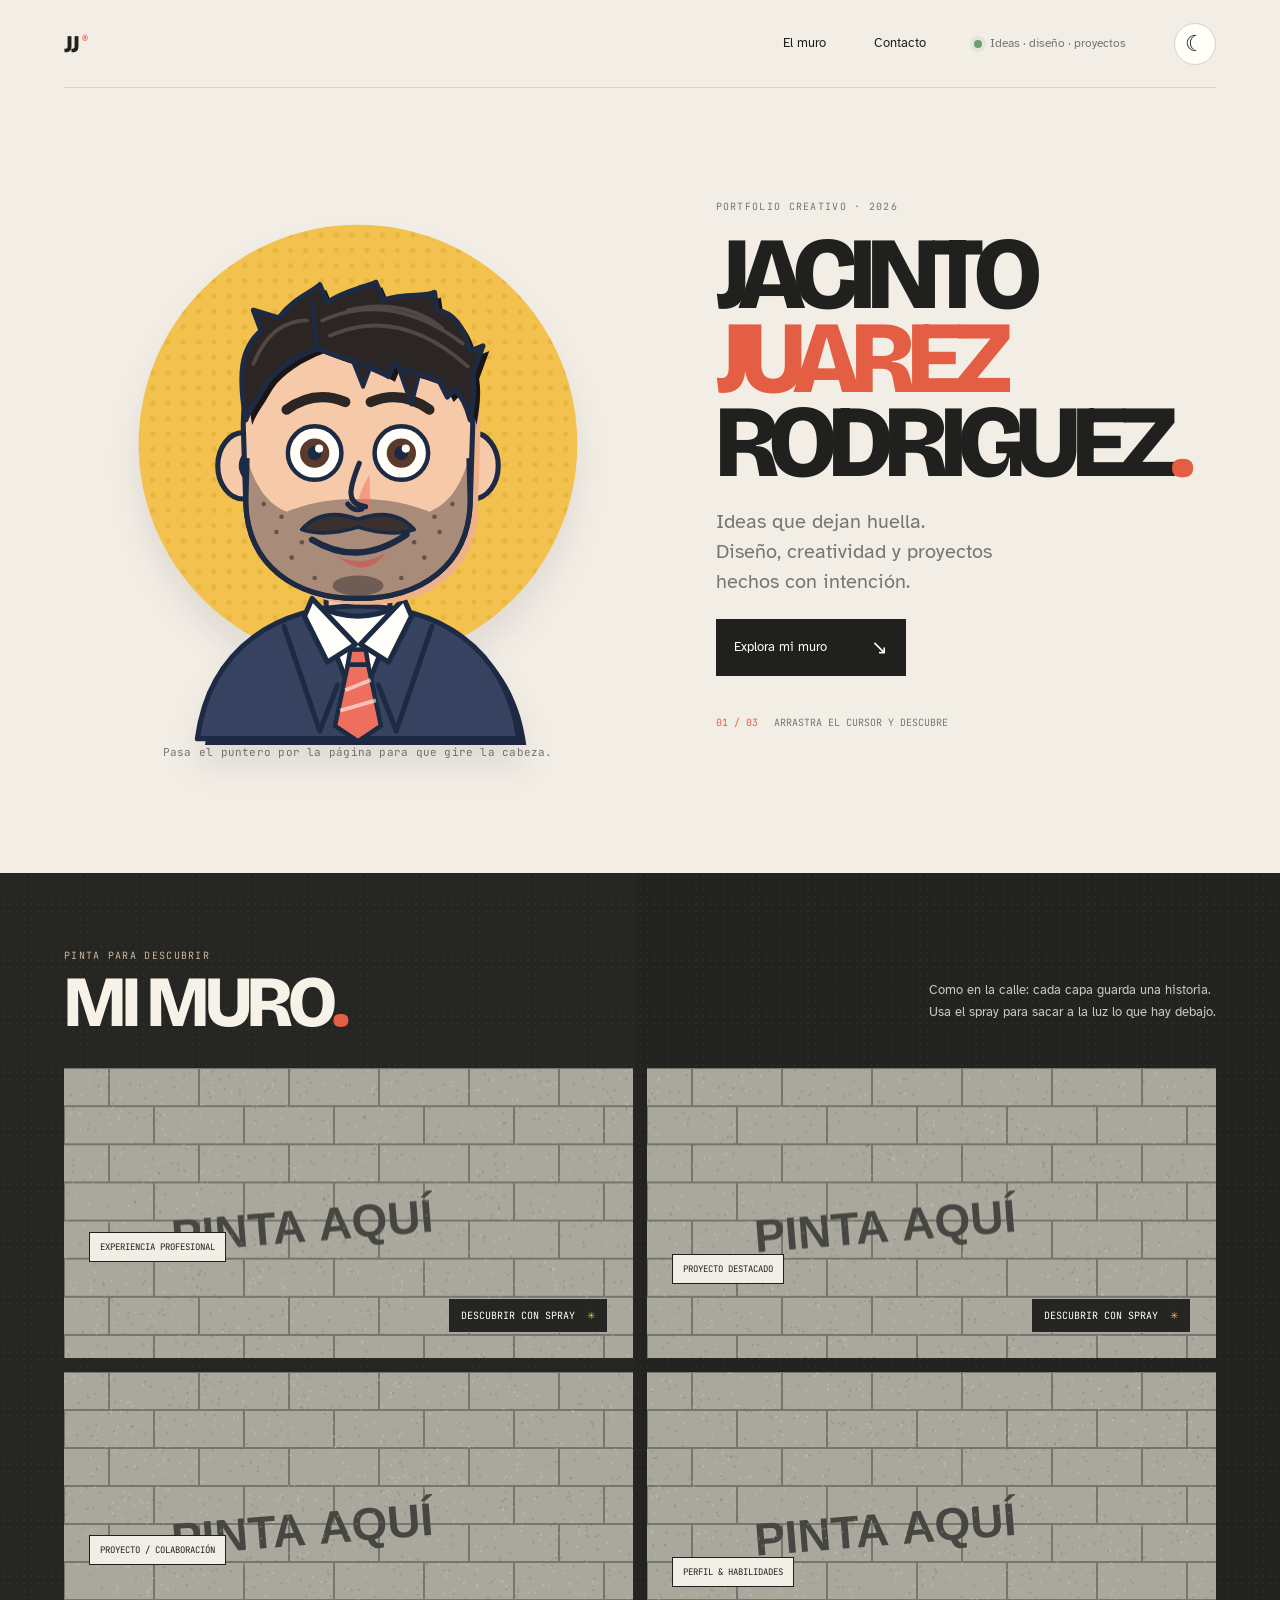
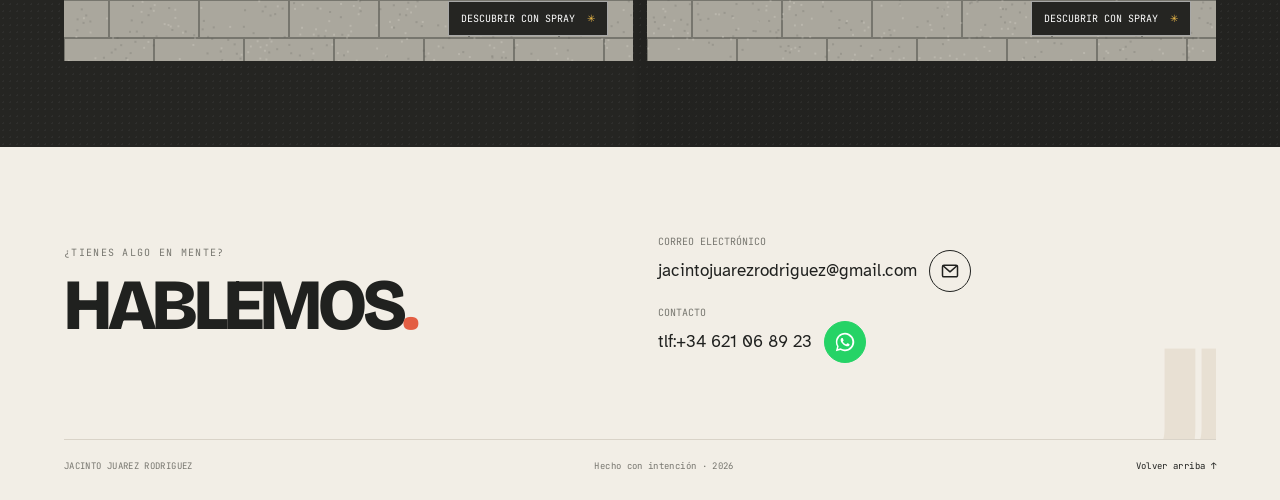
==== index.html @ 8fa59a9a "se cambio a index" ====
<!doctype html>
<html lang="es">
<head>
  <meta charset="utf-8">
  <meta name="viewport" content="width=device-width, initial-scale=1, viewport-fit=cover">
  <meta name="theme-color" content="#f2eee6">
  <title>Jacinto Juarez Rodriguez — Portfolio</title>
  <link rel="preconnect" href="https://fonts.googleapis.com">
  <link rel="preconnect" href="https://fonts.gstatic.com" crossorigin>
  <link rel="stylesheet" href="https://fonts.googleapis.com/css2?family=Bricolage+Grotesque:opsz,wght@12..96,500;12..96,800&amp;family=Atkinson+Hyperlegible:wght@400;700&amp;family=JetBrains+Mono:wght@400;600&amp;display=swap">
  <link rel="stylesheet" href="css/portfolio.css">
</head>
<body>



<div class="wrap" id="inicio">
  <header class="site-header">
    <a class="wordmark" href="#" aria-label="Inicio">JJ<span>®</span></a>
    <nav class="site-nav" aria-label="Navegación principal">
      <a href="#muro">El muro</a>
      <a href="#contacto">Contacto</a>
      <span class="availability"><i></i> Ideas · diseño · proyectos</span>
      <button class="theme-toggle" id="themeToggle" type="button" aria-label="Activar modo oscuro" title="Activar modo oscuro">
        <span aria-hidden="true">☾</span>
      </button>
    </nav>
  </header>

  <section class="demo">
    <div class="stage-box">
      <div class="stage" id="stage" aria-label="Ilustración de una persona con pelo desaliñado con raya al lado, barba corta y bigote, sin gafas, sonriendo y girando la cabeza hacia el puntero" role="img">
        <div class="scene">
          <!-- 1 · fondo: se mueve al revés que la cara -->
          <div class="layer" data-layer="Fondo" style="--dx:-10;--dy:-6;--z:0">
            <svg viewBox="0 0 400 440" aria-hidden="true">
              <defs>
                <pattern id="dots" width="12" height="12" patternUnits="userSpaceOnUse">
                  <circle cx="3" cy="3" r="2" fill="#e0a92f"/>
                </pattern>
              </defs>
              <circle cx="200" cy="215" r="172" fill="var(--sun)"/>
              <circle cx="200" cy="215" r="172" fill="url(#dots)" opacity=".55"/>
            </svg>
          </div>
          <!-- 2 · cuerpo: traje con camisa blanca y corbata -->
          <div class="layer" data-layer="Cuerpo" style="--dx:3;--dy:1;--z:1">
            <svg viewBox="0 0 400 440" aria-hidden="true">
              <rect x="175" y="290" width="50" height="62" fill="var(--skin)" stroke="var(--line)" stroke-width="4"/>
              <path d="M74 446 C84 372 140 342 200 342 C260 342 316 372 326 446 Z" fill="#1f2840" transform="translate(6 5)"/>
              <path d="M74 446 C84 372 140 342 200 342 C260 342 316 372 326 446 Z" fill="#364260" stroke="var(--line)" stroke-width="4" stroke-linejoin="round"/>
              <path d="M168 342 L200 424 L232 342 Q200 358 168 342 Z" fill="var(--white)" stroke="var(--line)" stroke-width="4" stroke-linejoin="round"/>
              <path d="M164 336 L198 372 L176 386 L158 350 Z M236 336 L202 372 L224 386 L242 350 Z" fill="var(--white)" stroke="var(--line)" stroke-width="4" stroke-linejoin="round"/>
              <path d="M194 376 L206 376 L208 388 L192 388 Z" fill="var(--coral)" stroke="var(--line)" stroke-width="3.5" stroke-linejoin="round"/>
              <path d="M192 388 L208 388 L218 436 L200 448 L182 436 Z" fill="var(--coral)" stroke="var(--line)" stroke-width="3.5" stroke-linejoin="round"/>
              <path d="M190 408 L210 400 M186 424 L214 416" stroke="var(--white)" stroke-width="3" opacity=".6"/>
              <path d="M142 358 L170 440 L184 404 M258 358 L230 440 L216 404" fill="none" stroke="var(--line)" stroke-width="4" stroke-linecap="round" stroke-linejoin="round"/>
            </svg>
          </div>
          <div class="head">
            <!-- 3 · orejas -->
            <div class="layer" data-layer="Orejas" style="--dx:-9;--dy:3;--z:2">
              <svg viewBox="0 0 400 440" aria-hidden="true">
                <ellipse cx="110" cy="232" rx="20" ry="26" fill="var(--skin)" stroke="var(--line)" stroke-width="4"/>
                <ellipse cx="290" cy="232" rx="20" ry="26" fill="var(--skin)" stroke="var(--line)" stroke-width="4"/>
                <path d="M112 222 q-8 10 0 20 M288 222 q8 10 0 20" fill="none" stroke="var(--line)" stroke-width="3" stroke-linecap="round"/>
              </svg>
            </div>
            <!-- 4 · cara: mandíbula más cuadrada -->
            <div class="layer" data-layer="Cara" style="--dx:13;--dy:8;--z:3">
              <svg viewBox="0 0 400 440" aria-hidden="true">
                <path d="M110 200 C110 140 150 118 200 118 C250 118 290 140 290 200 L288 262 C286 310 250 336 200 336 C150 336 114 310 112 262 Z" fill="#efb189" transform="translate(6 5)"/>
                <path d="M110 200 C110 140 150 118 200 118 C250 118 290 140 290 200 L288 262 C286 310 250 336 200 336 C150 336 114 310 112 262 Z" fill="var(--skin)" stroke="var(--line)" stroke-width="4" stroke-linejoin="round"/>
              </svg>
            </div>
            <!-- 5 · barba corta oscura -->
            <div class="layer" data-layer="Barba" style="--dx:18;--dy:11;--z:4">
              <svg viewBox="0 0 400 440" aria-hidden="true">
                <path d="M113 226 L112 262 C114 310 150 336 200 336 C250 336 286 310 288 262 L287 226 C280 250 270 262 256 268 C240 262 226 258 200 258 C174 258 160 262 144 268 C130 262 120 250 113 226 Z" fill="#5b4f4b" opacity=".5"/>
                <ellipse cx="200" cy="326" rx="20" ry="8" fill="#4a3f3c" opacity=".6"/>
                <g fill="#2b2523" opacity=".55">
                  <circle cx="126" cy="262" r="1.8"/><circle cx="136" cy="284" r="1.8"/><circle cx="148" cy="304" r="1.8"/><circle cx="166" cy="320" r="1.8"/><circle cx="140" cy="272" r="1.8"/><circle cx="156" cy="292" r="1.8"/>
                  <circle cx="274" cy="262" r="1.8"/><circle cx="264" cy="284" r="1.8"/><circle cx="252" cy="304" r="1.8"/><circle cx="234" cy="320" r="1.8"/><circle cx="260" cy="272" r="1.8"/><circle cx="244" cy="292" r="1.8"/>
                </g>
                <path d="M113 226 L112 262 C114 310 150 336 200 336 C250 336 286 310 288 262 L287 226" fill="none" stroke="var(--line)" stroke-width="4" stroke-linejoin="round"/>
              </svg>
            </div>
            <!-- 6 · mejillas y boca: sonrisa pícara con la boca cerrada -->
            <div class="layer" data-layer="Boca y mejillas" style="--dx:22;--dy:14;--z:5">
              <svg viewBox="0 0 400 440" aria-hidden="true">
                <path d="M164 290 Q200 312 238 286" fill="none" stroke="var(--line)" stroke-width="5" stroke-linecap="round"/>
                <path d="M184 303 Q204 312 222 300 Q206 322 184 303 Z" fill="#c9605a" opacity=".85"/>
              </svg>
            </div>
            <!-- 7 · ojos (blanco), bien abiertos -->
            <div class="layer blink" data-layer="Ojos" style="--dx:22;--dy:14;--z:6">
              <svg viewBox="0 0 400 440" aria-hidden="true">
                <circle cx="166" cy="222" r="21" fill="var(--white)" stroke="var(--line)" stroke-width="3.5"/>
                <circle cx="234" cy="222" r="21" fill="var(--white)" stroke="var(--line)" stroke-width="3.5"/>
              </svg>
            </div>
            <!-- 8 · pupilas (iris marrón) -->
            <div class="layer blink" data-layer="Pupilas" style="--dx:29;--dy:19;--z:7">
              <svg viewBox="0 0 400 440" aria-hidden="true">
                <circle cx="166" cy="222" r="11.5" fill="#5a3a2a"/>
                <circle cx="234" cy="222" r="11.5" fill="#5a3a2a"/>
                <circle cx="166" cy="222" r="5.5" fill="var(--line)"/>
                <circle cx="234" cy="222" r="5.5" fill="var(--line)"/>
                <circle cx="169.5" cy="218.5" r="3.2" fill="var(--white)"/>
                <circle cx="237.5" cy="218.5" r="3.2" fill="var(--white)"/>
              </svg>
            </div>
            <!-- 9 · cejas gruesas: simétricas -->
            <div class="layer" data-layer="Cejas" style="--dx:24;--dy:22;--z:8">
              <svg viewBox="0 0 400 440" aria-hidden="true">
                <path d="M144 188 Q166 172 190 182 M210 182 Q234 172 256 188" fill="none" stroke="#2b2523" stroke-width="8" stroke-linecap="round"/>
              </svg>
            </div>
            <!-- 10 · nariz -->
            <div class="layer" data-layer="Nariz" style="--dx:31;--dy:18;--z:9">
              <svg viewBox="0 0 400 440" aria-hidden="true">
                <path d="M205 236 C196 252 192 262 206 266 Z" fill="var(--coral)" opacity=".5" transform="translate(4 3)"/>
                <path d="M201 230 C193 250 190 262 206 264 M192 262 Q197 268 203 266" fill="none" stroke="var(--line)" stroke-width="4" stroke-linecap="round" stroke-linejoin="round"/>
              </svg>
            </div>
            <!-- 11 · bigote -->
            <div class="layer" data-layer="Bigote" style="--dx:30;--dy:17;--z:10">
              <svg viewBox="0 0 400 440" aria-hidden="true">
                <path d="M156 282 Q172 264 200 274 Q228 264 244 282 Q226 288 200 280 Q174 288 156 282 Z" fill="#3a312f" stroke="var(--line)" stroke-width="3" stroke-linejoin="round"/>
              </svg>
            </div>
            <!-- 12 · pelo desaliñado con raya al lado -->
            <div class="layer" data-layer="Pelo" style="--dx:16;--dy:10;--z:11">
              <svg viewBox="0 0 400 440" aria-hidden="true">
                <path d="M112 196 C106 160 108 140 124 126 L118 110 L138 116 C150 100 164 96 170 90 L176 104 C190 94 206 92 214 88 L220 102 C238 96 252 100 260 96 L262 110 C276 112 284 126 288 142 L298 138 L290 160 C292 172 290 184 288 196 C286 188 282 178 276 172 L270 178 L264 166 C250 160 236 158 228 152 L224 162 C206 152 188 148 168 140 C152 146 136 156 128 168 L122 178 C118 184 114 190 112 196 Z" fill="#1a1514" transform="translate(5 4)"/>
                <path d="M112 196 C106 160 108 140 124 126 L118 110 L138 116 C150 100 164 96 170 90 L176 104 C190 94 206 92 214 88 L220 102 C238 96 252 100 260 96 L262 110 C276 112 284 126 288 142 L298 138 L290 160 C292 172 290 184 288 196 C286 188 282 178 276 172 L270 178 L264 166 C250 160 236 158 228 152 L224 162 C206 152 188 148 168 140 C152 146 136 156 128 168 L122 178 C118 184 114 190 112 196 Z" fill="#2b2523" stroke="var(--line)" stroke-width="4" stroke-linejoin="round"/>
                <path d="M232 156 L248 160 L242 184 Z M196 150 L210 154 L204 170 Z" fill="#2b2523" stroke="var(--line)" stroke-width="3" stroke-linejoin="round"/>
                <path d="M164 104 Q166 124 168 140" fill="none" stroke="var(--line)" stroke-width="3.5" stroke-linecap="round"/>
                <path d="M172 118 Q226 94 282 136 M178 130 Q232 106 286 154 M192 110 Q236 100 266 124 M160 118 Q132 118 118 152" fill="none" stroke="#5a504d" stroke-width="3" stroke-linecap="round" opacity=".8"/>
              </svg>
            </div>
          </div>
        </div>
      </div>
      <p class="hint" id="hint">Pasa el puntero por la página para que gire la cabeza.</p>
    </div>

    <aside class="panel hero-copy">
      <p class="eyebrow">Portfolio creativo · 2026</p>
      <h1>Jacinto<br><em>Juarez</em><br>Rodriguez<span class="period">.</span></h1>
      <p class="hero-description">Ideas que dejan huella.<br>Diseño, creatividad y proyectos<br>hechos con intención.</p>
      <a class="wall-link" href="#muro">Explora mi muro <span aria-hidden="true">↘</span></a>
      <div class="hero-note"><span>01 / 03</span><span>Arrastra el cursor y descubre</span></div>
    </aside>
  </section>

  <section class="wall-section" id="muro">
    <div class="section-heading">
      <div><p class="eyebrow">Pinta para descubrir</p><h2>Mi muro<span class="period">.</span></h2></div>
      <p>Como en la calle: cada capa guarda una historia.<br>Usa el spray para sacar a la luz lo que hay debajo.</p>
    </div>
    <div class="graffiti-wall">
      <article class="graffiti-card card-experience" data-card-id="experiencia">
        <div class="card-copy">
          <span class="card-index">01 — EXPERIENCIA</span>
          <h3 data-card-title>Trayectoria</h3>
          <p data-card-description>curso de especializacion en desarrollo de aplicaciones con tecnologias web</p>
          <a class="card-tag" href="detalle.html?seccion=experiencia" target="_blank" rel="noopener noreferrer">Experiencia profesional</a>
        </div>
        <canvas class="paint-surface" aria-hidden="true"></canvas>
        <button class="reveal-button" type="button">Descubrir con spray <span aria-hidden="true">✳</span></button>
      </article>
      <article class="graffiti-card card-project" data-card-id="proyecto-destacado">
        <div class="card-copy">
          <span class="card-index">02 — PROYECTOS</span>
          <h3 data-card-title>Ideas en acción</h3>
          <p data-card-description>Presenta aquí un proyecto: qué reto resolviste y cuál fue el resultado.</p>
          <a class="card-tag" href="detalle.html?seccion=proyecto-destacado" target="_blank" rel="noopener noreferrer">Proyecto destacado</a>
        </div>
        <canvas class="paint-surface" aria-hidden="true"></canvas>
        <button class="reveal-button" type="button">Descubrir con spray <span aria-hidden="true">✳</span></button>
      </article>
      <article class="graffiti-card card-project" data-card-id="colaboracion">
        <div class="card-copy">
          <span class="card-index">03 — PROYECTOS</span>
          <h3 data-card-title>Otra creación</h3>
          <p data-card-description>Un espacio más para compartir otro trabajo, colaboración o logro.</p>
          <a class="card-tag" href="proyectos.html" target="_blank" rel="noopener noreferrer">Proyecto / colaboración</a>
        </div>
        <canvas class="paint-surface" aria-hidden="true"></canvas>
        <button class="reveal-button" type="button">Descubrir con spray <span aria-hidden="true">✳</span></button>
      </article>
      <article class="graffiti-card card-experience" data-card-id="perfil">
        <div class="card-copy">
          <span class="card-index">04 — EXPERIENCIA</span>
          <h3 data-card-title>Lo que aporto</h3>
          <p data-card-description>Cuenta aquí tus habilidades, especialidades y aquello que te mueve.</p>
          <a class="card-tag" href="detalle.html?seccion=perfil" target="_blank" rel="noopener noreferrer">Perfil &amp; habilidades</a>
        </div>
        <canvas class="paint-surface" aria-hidden="true"></canvas>
        <button class="reveal-button" type="button">Descubrir con spray <span aria-hidden="true">✳</span></button>
      </article>
    </div>
  </section>

  <section class="contact-section" id="contacto">
    <div>
      <p class="eyebrow">¿Tienes algo en mente?</p>
      <h2>Hablemos<span class="period">.</span></h2>
    </div>
    <div class="contact-details">
      <span>Correo electrónico</span>
      <div class="contact-email">
        <p>jacintojuarezrodriguez@gmail.com</p>
        <a class="email-button" href="mailto:jacintojuarezrodriguez@gmail.com" aria-label="Escríbeme por correo" title="Escríbeme por correo">
          <svg aria-hidden="true" viewBox="0 0 24 24" fill="none" xmlns="http://www.w3.org/2000/svg">
            <path d="M3 6.75A1.75 1.75 0 0 1 4.75 5h14.5A1.75 1.75 0 0 1 21 6.75v10.5A1.75 1.75 0 0 1 19.25 19H4.75A1.75 1.75 0 0 1 3 17.25V6.75Z" stroke="currentColor" stroke-width="1.8"/>
            <path d="m4 6 8 7 8-7" stroke="currentColor" stroke-width="1.8" stroke-linecap="round" stroke-linejoin="round"/>
          </svg>
        </a>
      </div>
      <span>Contacto</span>
      <div class="contact-phone">
        <p>tlf:+34 621 06 89 23</p>
        <a class="whatsapp-button" href="https://wa.me/34621068923" target="_blank" rel="noopener noreferrer" aria-label="Escríbeme por WhatsApp" title="Escríbeme por WhatsApp">
          <svg aria-hidden="true" viewBox="0 0 24 24" fill="currentColor" xmlns="http://www.w3.org/2000/svg">
            <path d="M12.04 2C6.52 2 2.03 6.48 2.03 12c0 1.77.47 3.5 1.36 5.03L2 22l5.1-1.34A10 10 0 1 0 12.04 2Zm0 18.2c-1.55 0-3.07-.42-4.4-1.2l-.32-.19-3.03.8.81-2.95-.2-.33a8.15 8.15 0 1 1 7.14 3.87Zm4.47-6.1c-.24-.12-1.43-.71-1.65-.79-.22-.08-.38-.12-.54.12-.16.24-.62.79-.76.95-.14.16-.28.18-.52.06-.24-.12-1.01-.37-1.92-1.18-.71-.63-1.19-1.42-1.33-1.66-.14-.24-.02-.37.1-.49.11-.1.24-.28.36-.42.12-.14.16-.24.24-.4.08-.16.04-.3-.02-.42-.06-.12-.54-1.3-.74-1.78-.19-.46-.39-.4-.54-.41h-.46c-.16 0-.42.06-.64.3-.22.24-.84.82-.84 2s.86 2.32.98 2.48c.12.16 1.69 2.58 4.1 3.62.57.25 1.02.4 1.37.51.57.18 1.09.16 1.5.1.46-.07 1.43-.58 1.63-1.14.2-.56.2-1.04.14-1.14-.06-.1-.22-.16-.46-.28Z"/>
          </svg>
        </a>
      </div>
    </div>
    <span class="contact-mark" aria-hidden="true">JJ</span>
  </section>
  <footer><span>JACINTO JUAREZ RODRIGUEZ</span><span>Hecho con intención · 2026</span><a href="#inicio">Volver arriba ↑</a></footer>
</div>

<script src="js/card-content.js" defer></script>
<script src="js/portfolio.js" defer></script>

</body>
</html>
---- css/portfolio.css ----
:root{color-scheme:light;box-sizing:border-box;padding-top:env(safe-area-inset-top,0px);padding-bottom:env(safe-area-inset-bottom,0px)}html{scroll-padding-top:env(safe-area-inset-top,0px)}body{margin:0;padding:0;font:14px -apple-system,BlinkMacSystemFont,sans-serif;background:#fff;color:#000}img{max-width:100%}[hidden]:not([hidden=until-found i]){display:none!important}
/* Layout: escenario grande a la izquierda, panel de control a la derecha; abajo, el "cómo funciona". Estética de impresión risograph. */
:root {
  --paper: #e3edf0;
  --panel: #f4f9fa;
  --fg: #1d2a44;
  --muted: #56647c;
  --rule: #c3d3d8;
  --accent: #e2604f;
  --accent-ink: #ffffff;
  /* colores del dibujo: iguales en ambos temas */
  --line: #1d2a44;
  --skin: #f6c9a8;
  --coral: #ef6f5e;
  --sun: #f2c14e;
  --teal: #3c8d93;
  --white: #fffdf8;
  --display: "Bricolage Grotesque", "Arial Narrow", system-ui, sans-serif;
  --body: "Atkinson Hyperlegible", system-ui, -apple-system, "Segoe UI", sans-serif;
  --mono: "JetBrains Mono", ui-monospace, "SFMono-Regular", Menlo, monospace;
}
* { box-sizing: border-box; }
body {
  background: var(--paper); color: var(--fg);
  font-family: var(--body); font-size: 16px; line-height: 1.55;
  padding: 28px 20px 56px;
}
.wrap { max-width: 1060px; margin: 0 auto; display: grid; gap: 40px; }

header { display: grid; gap: 6px; max-width: 62ch; }
.eyebrow { font-family: var(--mono); font-size: 12px; letter-spacing: .08em; text-transform: uppercase; color: var(--muted); }
h1 { font-family: var(--display); font-weight: 800; font-size: clamp(34px, 6vw, 56px); line-height: 1; margin: 0; letter-spacing: -.02em; text-wrap: balance; }
h1 em { font-style: normal; color: var(--accent); }
header p { margin: 6px 0 0; color: var(--muted); }

.demo { display: grid; grid-template-columns: minmax(0, 1.25fr) minmax(0, 1fr); gap: 32px; align-items: start; }
@media (max-width: 760px) { .demo { grid-template-columns: 1fr; } }

/* ---------- escenario ---------- */
.stage-box { display: grid; gap: 10px; min-width: 0; }
.stage {
  --x: 0; --y: 0; --amp: 1; --explode: 0;
  position: relative; width: 100%; max-width: 480px; aspect-ratio: 400 / 440;
  margin: 0 auto; perspective: 1400px; touch-action: pan-y;
}
.head, .scene { position: absolute; inset: 0; transform-style: preserve-3d; }
.scene {
  transform: rotateY(calc(var(--explode) * -38deg)) rotateX(calc(var(--explode) * 12deg)) scale(calc(1 - var(--explode) * .12));
  transition: transform .7s cubic-bezier(.3,.7,.2,1);
}
.head { transform: rotate(calc(var(--x) * 3deg)); transform-origin: 50% 70%; }
.layer {
  position: absolute; inset: 0;
  transform: translate3d(
    calc(var(--x) * var(--dx) * var(--amp) * 1px),
    calc(var(--y) * var(--dy) * var(--amp) * 1px),
    calc(var(--explode) * var(--z) * 34px));
  transition: opacity .25s, filter .25s;
  will-change: transform;
}
.layer svg { width: 100%; height: 100%; display: block; overflow: visible; }
.stage[data-focus] .layer { opacity: .12; }
.stage[data-focus] .layer.is-focus { opacity: 1; filter: drop-shadow(0 0 6px var(--accent)); }
.stage.exploded .layer svg { filter: drop-shadow(0 6px 10px rgba(20,30,50,.18)); }

.blink svg { transform-origin: 50% 50.5%; animation: blink 5.5s infinite; }
@keyframes blink { 0%, 95%, 100% { transform: scaleY(1); } 97% { transform: scaleY(.08); } }

.hint { text-align: center; font-size: 14px; color: var(--muted); margin: 0; }

/* ---------- panel ---------- */
.panel { background: var(--panel); border: 1px solid var(--rule); border-radius: 14px; padding: 20px; display: grid; gap: 22px; min-width: 0; }
.panel h2 { font-family: var(--display); font-weight: 800; font-size: 15px; letter-spacing: .06em; text-transform: uppercase; margin: 0 0 10px; }

.readout { display: grid; grid-template-columns: 1fr 1fr; gap: 10px; }
.val { border: 1px solid var(--rule); border-radius: 10px; padding: 10px 12px; display: grid; gap: 6px; }
.val span { font-family: var(--mono); font-size: 12px; color: var(--muted); }
.val output { font-family: var(--mono); font-size: 24px; font-weight: 600; font-variant-numeric: tabular-nums; }
.meter { height: 6px; background: var(--rule); border-radius: 3px; position: relative; overflow: hidden; }
.meter i { position: absolute; top: 0; bottom: 0; left: 50%; width: 0; background: var(--accent); }

.controls { display: grid; gap: 14px; }
.ctrl { display: grid; gap: 4px; }
.ctrl label { display: flex; justify-content: space-between; font-size: 14px; font-weight: 700; }
.ctrl label b { font-family: var(--mono); font-weight: 400; color: var(--muted); font-variant-numeric: tabular-nums; }
input[type=range] { width: 100%; accent-color: var(--accent); }
.toggle {
  font: inherit; font-weight: 700; font-size: 15px; cursor: pointer;
  border: 2px solid var(--fg); background: transparent; color: var(--fg);
  border-radius: 999px; padding: 9px 18px; justify-self: start;
}
.toggle[aria-pressed="true"] { background: var(--accent); border-color: var(--accent); color: var(--accent-ink); }
button:focus-visible, input:focus-visible, li:focus-visible { outline: 3px solid var(--accent); outline-offset: 2px; }

.layers { list-style: none; margin: 0; padding: 0; display: grid; gap: 2px; }
.layers li {
  display: grid; grid-template-columns: 1fr auto; gap: 10px; align-items: center;
  padding: 6px 8px; border-radius: 8px; font-size: 14px; cursor: default;
}
.layers li:hover, .layers li:focus-visible { background: var(--paper); }
.layers li code { font-family: var(--mono); font-size: 12px; color: var(--muted); font-variant-numeric: tabular-nums; }
.layers .note { font-size: 13px; color: var(--muted); margin: 8px 0 0; }

/* ---------- explicación ---------- */
.how { display: grid; grid-template-columns: minmax(0, 1fr) minmax(0, 1.1fr); gap: 32px; border-top: 2px solid var(--fg); padding-top: 28px; }
@media (max-width: 760px) { .how { grid-template-columns: 1fr; } }
.how h2 { font-family: var(--display); font-weight: 800; font-size: 28px; margin: 0 0 14px; letter-spacing: -.01em; }
.steps { margin: 0; padding: 0; list-style: none; counter-reset: s; display: grid; gap: 14px; }
.steps li { counter-increment: s; display: grid; grid-template-columns: 34px 1fr; gap: 8px; max-width: 60ch; }
.steps li::before { content: counter(s); font-family: var(--display); font-weight: 800; font-size: 22px; color: var(--accent); line-height: 1.2; }
.steps code, .how p code { font-family: var(--mono); font-size: 13.5px; }
pre {
  margin: 0; background: var(--panel); border: 1px solid var(--rule); border-radius: 12px;
  padding: 16px; overflow-x: auto; font-family: var(--mono); font-size: 13px; line-height: 1.6;
}
pre .c { color: var(--muted); }
.how .codecol { display: grid; gap: 10px; min-width: 0; align-content: start; }
.how .codecol p { margin: 0; font-size: 14px; color: var(--muted); }
:root {
  color-scheme: light;
  --paper: #f2eee6;
  --panel: #fffdf8;
  --fg: #20211f;
  --muted: #77766f;
  --rule: #d9d3c8;
  --accent: #e35e43;
  --display: "Bricolage Grotesque", Impact, sans-serif;
  --body: "Atkinson Hyperlegible", Arial, sans-serif;
  --mono: "JetBrains Mono", monospace;
}
@media (prefers-color-scheme: dark) {
  :root:not([data-theme="light"]) {
    --paper: #131b29;
    --panel: #1a2436;
    --fg: #e6edf4;
    --muted: #a4b0c4;
    --rule: #36445a;
    --accent: #f27a69;
    --accent-ink: #131b29;
    color-scheme: dark;
  }
}
:root[data-theme="dark"] {
  --paper: #131b29;
  --panel: #1a2436;
  --fg: #e6edf4;
  --muted: #a4b0c4;
  --rule: #36445a;
  --accent: #f27a69;
  --accent-ink: #131b29;
  color-scheme: dark;
}
html { scroll-behavior: smooth; scroll-padding-top: 24px; }
body {
  padding: 0 5vw 24px;
  color: var(--fg);
  background: var(--paper);
  font-family: var(--body);
  cursor: url("data:image/svg+xml,%3Csvg xmlns='http://www.w3.org/2000/svg' width='32' height='32' viewBox='0 0 32 32'%3E%3Cpath fill='%23e35e43' stroke='%2320211f' stroke-width='1.6' d='M6 25 20 7l5 4-14 18-6 1z'/%3E%3Cpath fill='%23f2c14e' stroke='%2320211f' stroke-width='1.5' d='m18 9 3-4 6 5-3 4z'/%3E%3C/svg%3E") 5 26, auto;
}
a, button, canvas { cursor: inherit; }
.wrap { max-width: 1240px; gap: 0; }
.site-header {
  min-height: 88px;
  max-width: none;
  display: flex;
  align-items: center;
  justify-content: space-between;
  border-bottom: 1px solid var(--rule);
}
.wordmark { font: 800 24px/1 var(--display); color: var(--fg); text-decoration: none; letter-spacing: -.08em; }
.wordmark span { color: var(--accent); font: 600 10px var(--mono); vertical-align: top; margin-left: 4px; }
.site-nav { display: flex; align-items: center; gap: clamp(18px, 4vw, 48px); }
.site-nav a { font-size: 13px; color: var(--fg); text-decoration: none; }
.site-nav a:hover, footer a:hover { color: var(--accent); }
.theme-toggle { display: grid; place-items: center; flex: 0 0 42px; width: 42px; height: 42px; padding: 0; border: 1px solid var(--rule); border-radius: 50%; color: var(--fg); background: var(--panel); font: 22px/1 var(--body); cursor: pointer; transition: color .2s, background .2s, border-color .2s, transform .2s; }
.theme-toggle:hover { border-color: var(--accent); color: var(--accent-ink); background: var(--accent); transform: rotate(-10deg); }
.availability { display: flex; align-items: center; gap: 8px; color: var(--muted); font-size: 12px; }
.availability i { width: 8px; height: 8px; border-radius: 50%; background: #6a9d72; box-shadow: 0 0 0 4px #6a9d721c; }
.demo { grid-template-columns: minmax(0, 1.08fr) minmax(0, .92fr); gap: 5vw; align-items: center; padding: 48px 0 80px; }
.stage-box { gap: 14px; }
.stage { max-width: 510px; filter: drop-shadow(0 22px 16px #28251e17); }
.hint { font: 11px var(--mono); letter-spacing: .02em; }
.panel.hero-copy {
  position: relative;
  min-height: 500px;
  padding: clamp(28px, 5vw, 64px) 0;
  border: 0;
  border-radius: 0;
  background: transparent;
  align-content: center;
  gap: 20px;
}
.eyebrow { font: 10px var(--mono); letter-spacing: .13em; text-transform: uppercase; color: var(--muted); }
.hero-copy .eyebrow { margin: 0; }
.hero-copy h1 {
  font: 800 clamp(58px, 8vw, 106px)/.82 var(--display);
  letter-spacing: -.075em;
  text-transform: uppercase;
  overflow-wrap: anywhere;
}
.hero-copy h1 em { color: var(--accent); font-style: normal; }
.period { color: var(--accent); }
.hero-description { margin: 2px 0; font-size: clamp(16px, 1.7vw, 20px); line-height: 1.5; color: var(--muted); }
.wall-link { display: inline-flex; align-items: center; justify-content: space-between; gap: 44px; width: fit-content; padding: 13px 18px; color: var(--panel); background: var(--fg); text-decoration: none; font-size: 13px; transition: background .2s, transform .2s; }
.wall-link:hover { background: var(--accent); transform: translateY(-2px); }
.wall-link span { font-size: 20px; }
.hero-note { display: flex; align-items: center; gap: 16px; margin-top: 20px; color: var(--muted); font: 10px var(--mono); text-transform: uppercase; }
.hero-note span:first-child { color: var(--accent); }
.wall-section { margin: 0 -5vw; padding: 76px 5vw 86px; color: #f7f2e8; background-color: #252522; background-image: radial-gradient(#ffffff0b 1px, transparent 1px), linear-gradient(90deg, transparent 49.5%, #00000012 50%); background-size: 7px 7px, 100% 100%; }
.section-heading { max-width: 1240px; margin: 0 auto 32px; display: flex; align-items: end; justify-content: space-between; gap: 24px; }
.section-heading .eyebrow { color: #c9b8a1; margin: 0 0 6px; }
.section-heading h2, .contact-section h2 { margin: 0; font: 800 clamp(42px, 6vw, 72px)/.95 var(--display); letter-spacing: -.06em; text-transform: uppercase; }
.section-heading > p { color: #cbc8bf; font-size: 13px; line-height: 1.7; }
.graffiti-wall { max-width: 1240px; margin: 0 auto; display: grid; grid-template-columns: repeat(2, minmax(0, 1fr)); gap: 14px; }
.graffiti-card { --card-ink: #1f2120; position: relative; isolation: isolate; overflow: hidden; min-height: 264px; display: flex; flex-direction: column; justify-content: space-between; padding: 25px; color: var(--card-ink); background: #e8dfce; }
.graffiti-card:nth-child(3n + 2) { background: #d4e0ce; }
.graffiti-card:nth-child(3n) { background: #e7c8b6; }
:root[data-theme="dark"] .graffiti-card { --card-ink: #e6edf4; background: #26334b; }
:root[data-theme="dark"] .graffiti-card:nth-child(3n + 2) { background: #2e403e; }
:root[data-theme="dark"] .graffiti-card:nth-child(3n) { background: #4a3437; }
.card-copy { max-width: 44ch; }
.card-index { font: 10px var(--mono); letter-spacing: .08em; }
.graffiti-card h3 { margin: 26px 0 8px; font: 800 clamp(27px, 3vw, 40px)/.98 var(--display); letter-spacing: -.045em; text-transform: uppercase; }
.graffiti-card p { margin: 0; max-width: 40ch; font-size: 14px; line-height: 1.55; }
.card-tag { position: relative; z-index: 3; align-self: flex-start; margin-top: 20px; padding: 8px 10px; border: 1px solid currentColor; color: inherit; background: #f2eee6; font: 9px var(--mono); text-transform: uppercase; text-decoration: none; cursor: pointer; transition: color .2s, background .2s; }
.card-tag:hover { color: var(--panel); background: var(--fg); }
.detail-page { max-width: 760px; min-height: 70vh; margin: 8vh auto; padding: clamp(28px, 6vw, 64px); background: var(--panel); border: 1px solid var(--rule); }
.detail-page .eyebrow { margin: 0 0 12px; }
.detail-page h1 { margin: 0 0 28px; font: 800 clamp(36px, 8vw, 64px)/1 var(--display); text-transform: uppercase; }
.detail-content { white-space: pre-line; }
.detail-back { display: inline-block; margin-top: 36px; color: var(--fg); text-decoration-color: var(--accent); text-underline-offset: 4px; }
.projects-page { max-width: 1100px; margin: 0 auto; padding: 36px 0 64px; }
.projects-header { max-width: none; display: flex; align-items: end; justify-content: space-between; gap: 24px; margin-bottom: 22px; }
.projects-header .eyebrow { margin: 0 0 8px; }
.projects-header h1 { margin: 0; font: 800 clamp(42px, 8vw, 72px)/.95 var(--display); letter-spacing: -.06em; text-transform: uppercase; }
.projects-header p { max-width: 60ch; margin: 12px 0 0; color: var(--muted); }
.projects-status { margin: 0 0 18px; padding: 13px 16px; border: 1px solid var(--rule); background: var(--panel); color: var(--muted); font-size: 14px; }
.projects-status:empty { display: none; }
.projects-status[data-state="error"] { color: #a83420; border-color: #d7a79e; }
.projects-list { display: grid; gap: 14px; }
.repo-card { display: grid; grid-template-columns: minmax(180px, .8fr) minmax(0, 1.2fr); gap: 20px; padding: 20px; border: 1px solid var(--rule); background: var(--panel); }
.repo-media { min-height: 220px; overflow: hidden; background: #e8dfce; }
.repo-media img { display: block; width: 100%; height: 100%; max-height: 320px; object-fit: cover; }
.repo-image-placeholder { padding: 24px; color: var(--muted); text-align: center; font: 12px var(--mono); }
.repo-content { min-width: 0; display: grid; align-content: center; justify-items: start; gap: 13px; }
.repo-content .eyebrow { margin: 0; }
.repo-content h2 { overflow-wrap: anywhere; margin: 0; font: 800 clamp(25px, 4vw, 36px)/1.05 var(--display); }
.repo-description { margin: 0; white-space: pre-line; }
.repo-technologies { display: flex; flex-wrap: wrap; gap: 8px; margin: 0; padding: 0; list-style: none; }
.repo-technology { padding: 5px 10px; border: 1px solid var(--rule); border-radius: 999px; color: var(--fg); background: var(--paper); font: 600 11px var(--mono); }
.repo-link { display: inline-flex; align-items: center; justify-content: center; gap: 8px; min-height: 46px; padding: 11px 17px; border: 1px solid var(--accent); color: var(--accent-ink); background: var(--accent); font: 600 12px var(--mono); text-decoration: none; text-transform: uppercase; transition: color .2s, background .2s, border-color .2s, transform .2s; }
.repo-link:hover { border-color: var(--fg); color: var(--panel); background: var(--fg); transform: translateY(-2px); }
.repo-link:focus-visible { outline: 3px solid var(--fg); outline-offset: 3px; }
.repo-link:active { transform: translateY(0); }
.projects-back { display: inline-block; margin-top: 28px; color: var(--fg); text-decoration-color: var(--accent); text-underline-offset: 4px; }
:root[data-theme="dark"] .contact-mark { color: #202c40; }
.paint-surface { position: absolute; z-index: 2; inset: 0; width: 100%; height: 100%; touch-action: none; cursor: url("data:image/svg+xml,%3Csvg xmlns='http://www.w3.org/2000/svg' width='32' height='32' viewBox='0 0 32 32'%3E%3Cpath fill='%23e35e43' stroke='%2320211f' stroke-width='1.5' d='M9 27V12q0-2 2-2h2V6q0-2 2-2h5q2 0 2 2v4h2q2 0 2 2v15z'/%3E%3Cpath fill='%23f2c14e' stroke='%2320211f' stroke-width='1' d='M16 4h5v4h-5z'/%3E%3Cpath fill='%23fffdf8' d='M12 15h10v7H12z'/%3E%3C/svg%3E") 14 27, crosshair; }
.reveal-button { position: relative; z-index: 3; align-self: flex-end; margin-top: 18px; padding: 10px 12px; border: 1px solid #fff9; color: white; background: #252522; font: 10px var(--mono); text-transform: uppercase; transition: background .2s; }
.reveal-button:hover { background: var(--accent); }
.reveal-button span { color: #f1be4a; margin-left: 6px; }
.graffiti-card.is-revealed .paint-surface { pointer-events: none; opacity: 0; transition: opacity .45s; }
.contact-section { position: relative; display: grid; grid-template-columns: 1fr 1fr; gap: 36px; align-items: center; padding: 76px 0; border-bottom: 1px solid var(--rule); overflow: hidden; }
.contact-section .eyebrow { margin: 0 0 12px; }
.contact-details { display: grid; grid-template-columns: 1fr; gap: 2px; }
.contact-details span { margin-top: 12px; color: var(--muted); font: 10px var(--mono); text-transform: uppercase; }
.contact-details p { margin: 0; font-size: 17px; }
.contact-email { display: flex; align-items: center; gap: 12px; min-width: 0; }
.contact-email p { overflow-wrap: anywhere; }
.email-button { display: inline-flex; flex: 0 0 42px; align-items: center; justify-content: center; width: 42px; height: 42px; border: 1px solid var(--fg); border-radius: 50%; color: var(--fg); transition: color .2s, background .2s, border-color .2s, transform .2s; }
.email-button svg { width: 20px; height: 20px; }
.email-button:hover { border-color: var(--accent); color: var(--accent-ink); background: var(--accent); transform: translateY(-2px); }
.contact-phone { display: flex; align-items: center; gap: 12px; }
.whatsapp-button { display: inline-flex; flex: 0 0 42px; align-items: center; justify-content: center; width: 42px; height: 42px; border: 1px solid #25d366; border-radius: 50%; color: #fff; background: #25d366; transition: background .2s, border-color .2s, transform .2s; }
.whatsapp-button svg { width: 22px; height: 22px; }
.whatsapp-button:hover { border-color: #128c4a; background: #128c4a; transform: translateY(-2px); }
.contact-mark { position: absolute; right: 0; bottom: -58px; color: #e8e0d3; font: 800 190px/.9 var(--display); letter-spacing: -.12em; pointer-events: none; }
footer { display: flex; align-items: center; justify-content: space-between; gap: 16px; padding: 20px 0 4px; color: var(--muted); font: 9px var(--mono); letter-spacing: .04em; }
footer a { color: var(--fg); text-decoration: none; }
button:focus-visible, a:focus-visible { outline: 3px solid var(--accent); outline-offset: 4px; }
@media (max-width: 760px) {
  body { padding: 0 20px 20px; }
  .site-header { min-height: 72px; }
  .site-nav { gap: 16px; }
  .theme-toggle { flex-basis: 38px; width: 38px; height: 38px; }
  .availability { display: none; }
  .demo { grid-template-columns: 1fr; gap: 8px; padding: 32px 0 54px; }
  .stage { max-width: 400px; }
  .panel.hero-copy { min-height: 0; padding: 12px 0 0; gap: 15px; }
  .hero-copy h1 { font-size: clamp(55px, 13vw, 86px); }
  .hero-note { margin-top: 5px; }
  .wall-section { margin: 0 -20px; padding: 56px 20px 60px; }
  .section-heading { align-items: start; flex-direction: column; gap: 8px; }
  .section-heading > p { margin: 0; }
  .graffiti-wall { grid-template-columns: 1fr; }
  .graffiti-card { min-height: 250px; }
  .projects-page { padding: 28px 0 44px; }
  .projects-header { align-items: start; flex-direction: column; }
  .repo-card { grid-template-columns: 1fr; padding: 14px; }
  .repo-media { min-height: 180px; }
  .contact-section { grid-template-columns: 1fr; gap: 22px; padding: 56px 0; }
  .contact-mark { font-size: 130px; bottom: -30px; opacity: .7; }
  footer { flex-wrap: wrap; font-size: 8px; }
}
@media (prefers-reduced-motion: reduce) {
  *, *::before, *::after { scroll-behavior: auto !important; animation-duration: .01ms !important; transition-duration: .01ms !important; }
}
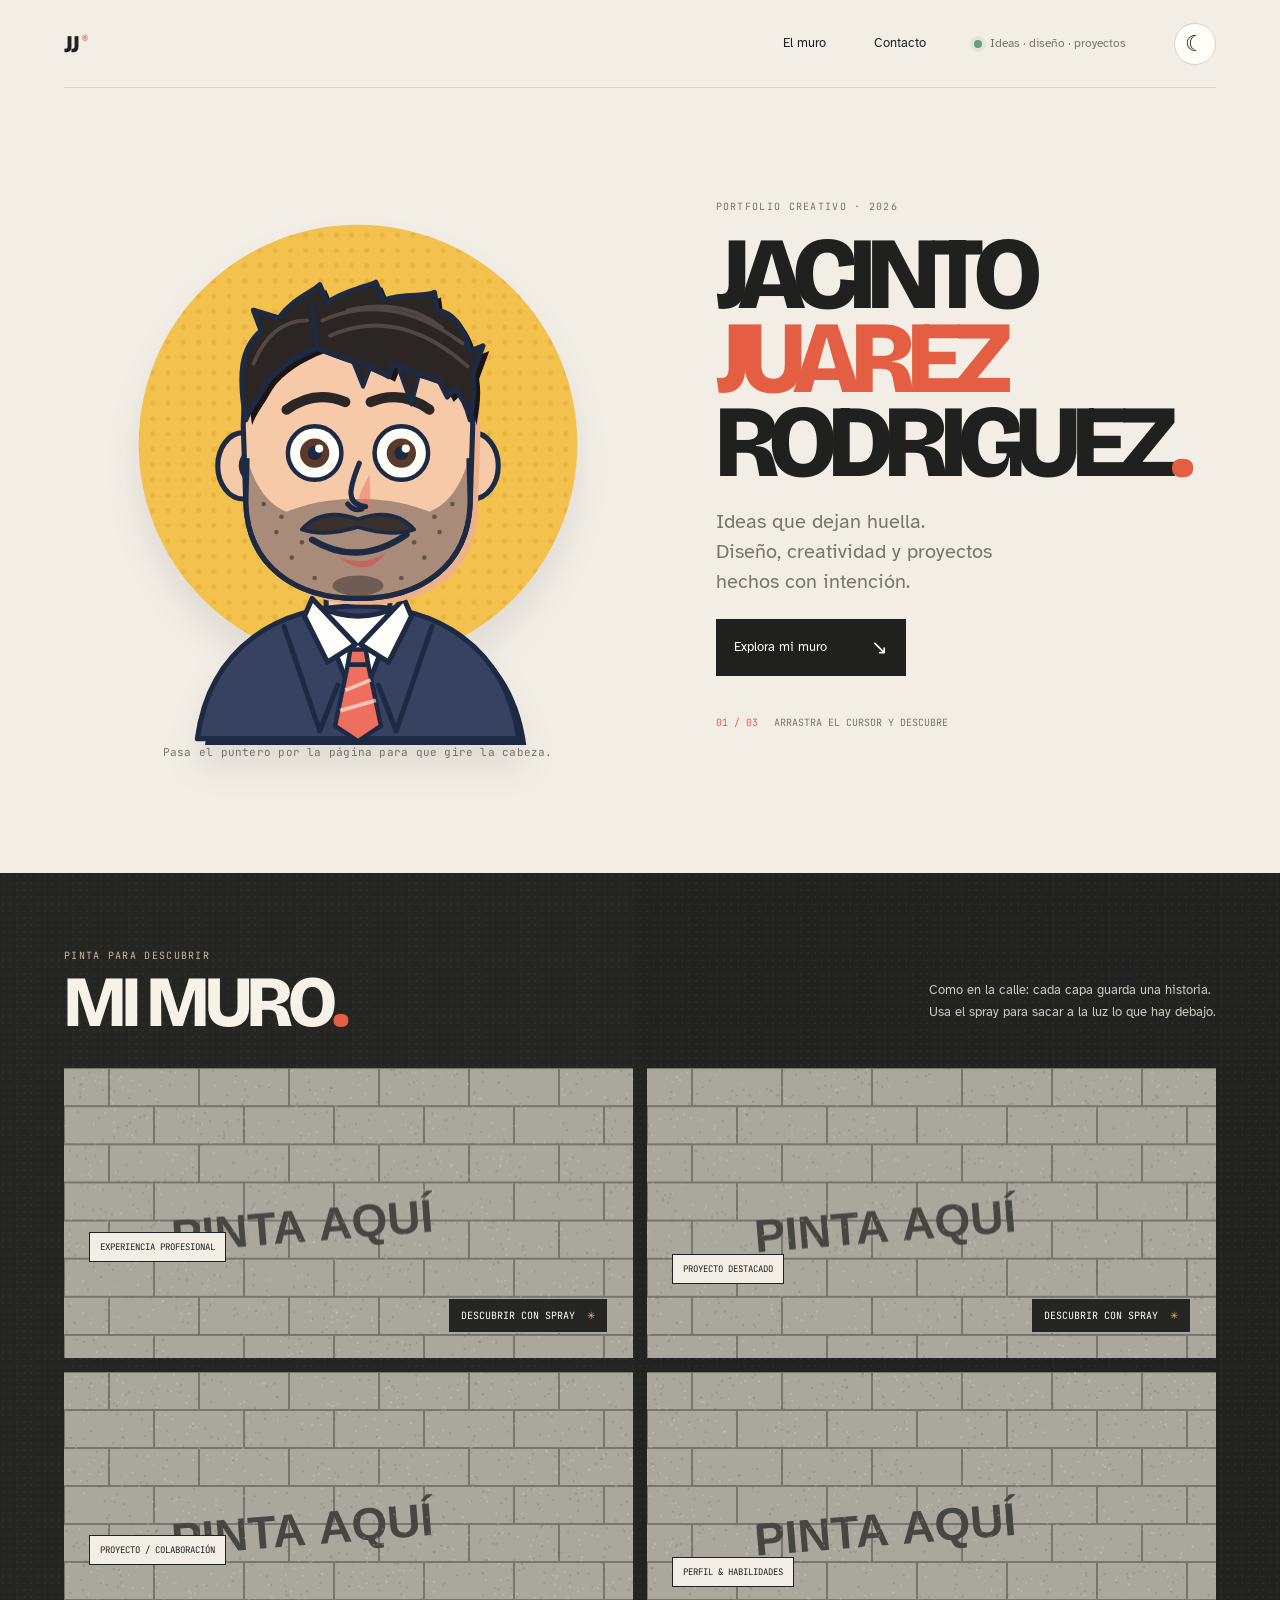
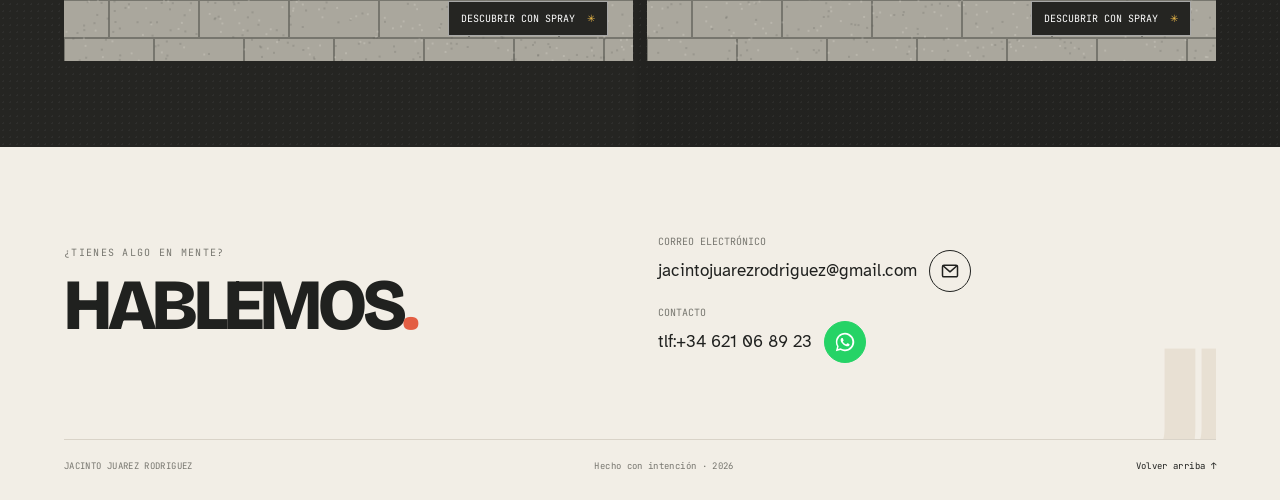
==== commit 938fd8b5: "se añadio seo basico" ====
--- a/index.html
+++ b/index.html
@@ -4,7 +4,42 @@
   <meta charset="utf-8">
   <meta name="viewport" content="width=device-width, initial-scale=1, viewport-fit=cover">
   <meta name="theme-color" content="#f2eee6">
-  <title>Jacinto Juarez Rodriguez — Portfolio</title>
+  <meta name="description" content="Portafolio creativo de Jacinto Juárez Rodríguez: diseño, creatividad y proyectos hechos con intención.">
+  <link rel="canonical" href="https://jjrodriguez.vercel.app/">
+  <link rel="icon" type="image/svg+xml" href="/favicon.svg">
+  <link rel="icon" type="image/png" sizes="32x32" href="/favicon-32x32.png">
+  <link rel="apple-touch-icon" sizes="180x180" href="/apple-touch-icon.png">
+  <link rel="manifest" href="/site.webmanifest">
+  <meta property="og:type" content="website">
+  <meta property="og:locale" content="es_ES">
+  <meta property="og:site_name" content="Jacinto Juárez Rodríguez — Portafolio">
+  <meta property="og:title" content="Jacinto Juárez Rodríguez — Portafolio">
+  <meta property="og:description" content="Portafolio creativo de Jacinto Juárez Rodríguez: diseño, creatividad y proyectos hechos con intención.">
+  <meta property="og:url" content="https://jjrodriguez.vercel.app/">
+  <meta property="og:image" content="https://jjrodriguez.vercel.app/images/portfolio-jacinto-preview.png">
+  <meta property="og:image:width" content="1200">
+  <meta property="og:image:height" content="800">
+  <meta property="og:image:alt" content="Portafolio creativo de Jacinto Juárez Rodríguez con una ilustración y el lema Ideas que dejan huella.">
+  <meta name="twitter:card" content="summary_large_image">
+  <meta name="twitter:title" content="Jacinto Juárez Rodríguez — Portafolio">
+  <meta name="twitter:description" content="Portafolio creativo de Jacinto Juárez Rodríguez: diseño, creatividad y proyectos hechos con intención.">
+  <meta name="twitter:image" content="https://jjrodriguez.vercel.app/images/portfolio-jacinto-preview.png">
+  <meta name="twitter:image:alt" content="Portafolio creativo de Jacinto Juárez Rodríguez con una ilustración y el lema Ideas que dejan huella.">
+  <title>Jacinto Juárez Rodríguez — Portafolio</title>
+  <script type="application/ld+json">
+    {
+      "@context": "https://schema.org",
+      "@type": "WebSite",
+      "name": "Jacinto Juárez Rodríguez — Portafolio",
+      "url": "https://jjrodriguez.vercel.app/",
+      "description": "Portafolio creativo de Jacinto Juárez Rodríguez: diseño, creatividad y proyectos hechos con intención.",
+      "inLanguage": "es",
+      "author": {
+        "@type": "Person",
+        "name": "Jacinto Juárez Rodríguez"
+      }
+    }
+  </script>
   <link rel="preconnect" href="https://fonts.googleapis.com">
   <link rel="preconnect" href="https://fonts.gstatic.com" crossorigin>
   <link rel="stylesheet" href="https://fonts.googleapis.com/css2?family=Bricolage+Grotesque:opsz,wght@12..96,500;12..96,800&amp;family=Atkinson+Hyperlegible:wght@400;700&amp;family=JetBrains+Mono:wght@400;600&amp;display=swap">
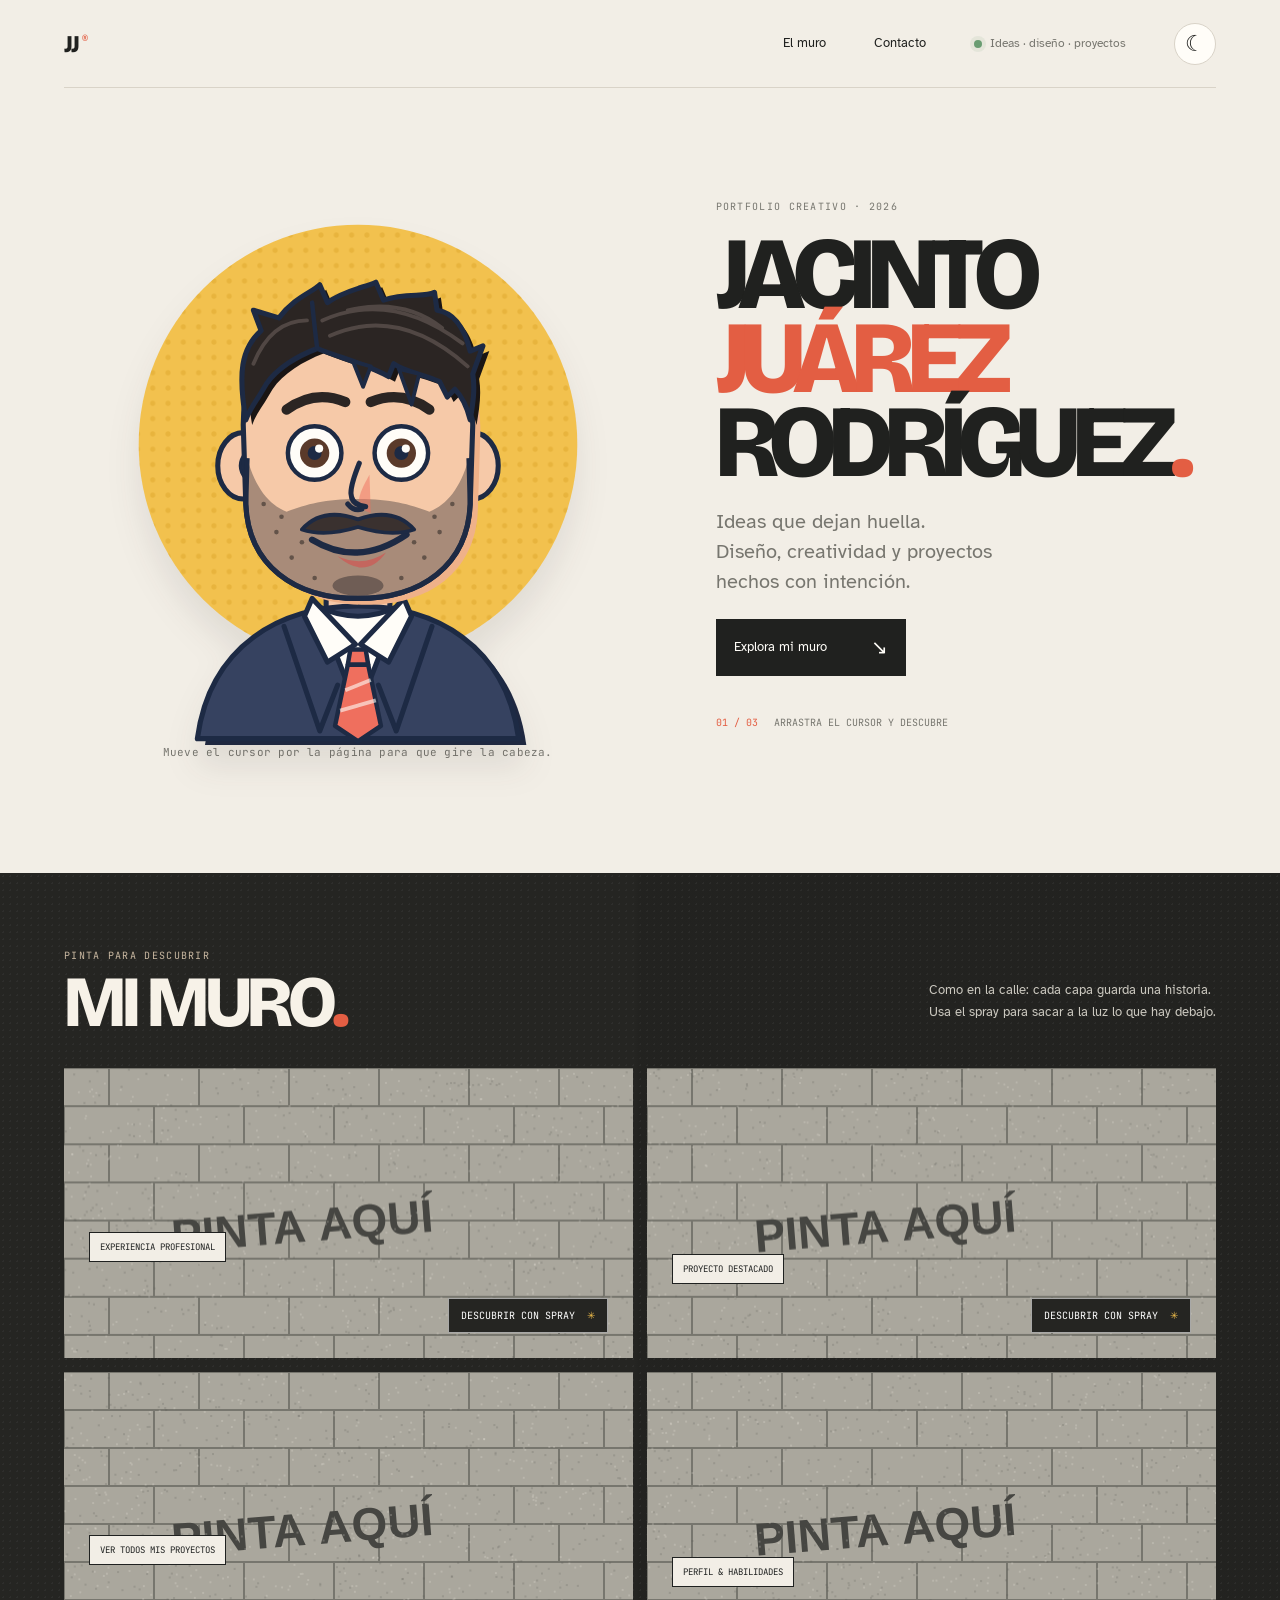
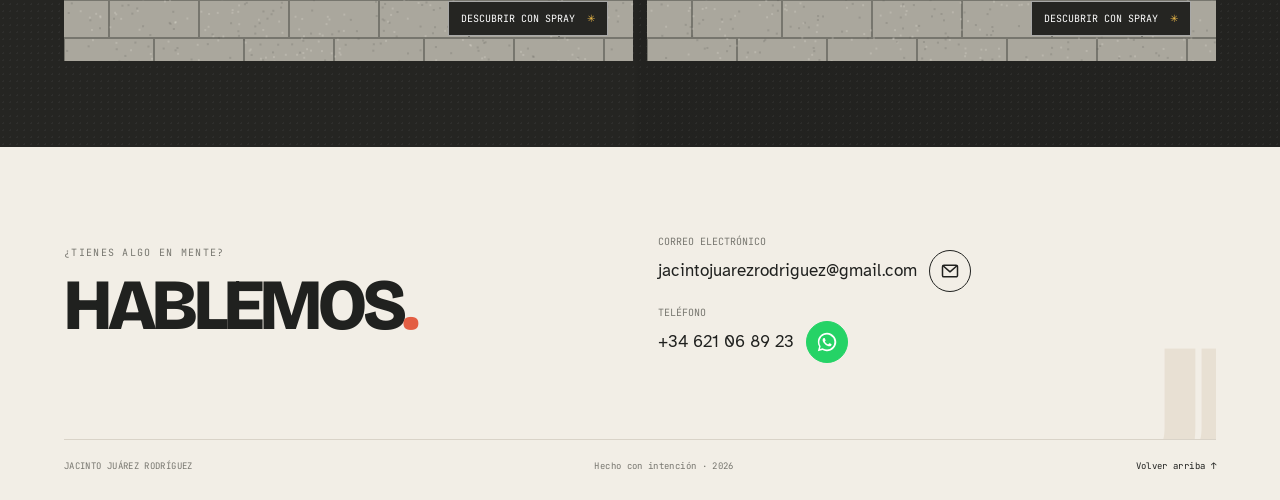
==== commit c5575f25: "Revisión completa del portfolio y capturas de los proyectos - Corrige el enlace "Volver al portfolio" ====
--- a/index.html
+++ b/index.html
@@ -16,14 +16,14 @@
   <meta property="og:title" content="Jacinto Juárez Rodríguez — Portafolio">
   <meta property="og:description" content="Portafolio creativo de Jacinto Juárez Rodríguez: diseño, creatividad y proyectos hechos con intención.">
   <meta property="og:url" content="https://jjrodriguez.vercel.app/">
-  <meta property="og:image" content="https://jjrodriguez.vercel.app/images/portfolio-jacinto-preview.png">
+  <meta property="og:image" content="https://jjrodriguez.vercel.app/og-image.png">
   <meta property="og:image:width" content="1200">
-  <meta property="og:image:height" content="800">
+  <meta property="og:image:height" content="630">
   <meta property="og:image:alt" content="Portafolio creativo de Jacinto Juárez Rodríguez con una ilustración y el lema Ideas que dejan huella.">
   <meta name="twitter:card" content="summary_large_image">
   <meta name="twitter:title" content="Jacinto Juárez Rodríguez — Portafolio">
   <meta name="twitter:description" content="Portafolio creativo de Jacinto Juárez Rodríguez: diseño, creatividad y proyectos hechos con intención.">
-  <meta name="twitter:image" content="https://jjrodriguez.vercel.app/images/portfolio-jacinto-preview.png">
+  <meta name="twitter:image" content="https://jjrodriguez.vercel.app/og-image.png">
   <meta name="twitter:image:alt" content="Portafolio creativo de Jacinto Juárez Rodríguez con una ilustración y el lema Ideas que dejan huella.">
   <title>Jacinto Juárez Rodríguez — Portafolio</title>
   <script type="application/ld+json">
@@ -44,14 +44,14 @@
   <link rel="preconnect" href="https://fonts.gstatic.com" crossorigin>
   <link rel="stylesheet" href="https://fonts.googleapis.com/css2?family=Bricolage+Grotesque:opsz,wght@12..96,500;12..96,800&amp;family=Atkinson+Hyperlegible:wght@400;700&amp;family=JetBrains+Mono:wght@400;600&amp;display=swap">
   <link rel="stylesheet" href="css/portfolio.css">
+  <script src="js/theme-init.js"></script>
 </head>
 <body>
 
 
-
 <div class="wrap" id="inicio">
   <header class="site-header">
-    <a class="wordmark" href="#" aria-label="Inicio">JJ<span>®</span></a>
+    <a class="wordmark" href="#inicio" aria-label="Inicio">JJ<span>®</span></a>
     <nav class="site-nav" aria-label="Navegación principal">
       <a href="#muro">El muro</a>
       <a href="#contacto">Contacto</a>
@@ -62,6 +62,7 @@
     </nav>
   </header>
 
+  <main>
   <section class="demo">
     <div class="stage-box">
       <div class="stage" id="stage" aria-label="Ilustración de una persona con pelo desaliñado con raya al lado, barba corta y bigote, sin gafas, sonriendo y girando la cabeza hacia el puntero" role="img">
@@ -177,12 +178,12 @@
           </div>
         </div>
       </div>
-      <p class="hint" id="hint">Pasa el puntero por la página para que gire la cabeza.</p>
+      <p class="hint" id="hint">Mueve el cursor por la página para que gire la cabeza.</p>
     </div>
 
     <aside class="panel hero-copy">
       <p class="eyebrow">Portfolio creativo · 2026</p>
-      <h1>Jacinto<br><em>Juarez</em><br>Rodriguez<span class="period">.</span></h1>
+      <h1>Jacinto<br><em>Juárez</em><br>Rodríguez<span class="period">.</span></h1>
       <p class="hero-description">Ideas que dejan huella.<br>Diseño, creatividad y proyectos<br>hechos con intención.</p>
       <a class="wall-link" href="#muro">Explora mi muro <span aria-hidden="true">↘</span></a>
       <div class="hero-note"><span>01 / 03</span><span>Arrastra el cursor y descubre</span></div>
@@ -199,8 +200,8 @@
         <div class="card-copy">
           <span class="card-index">01 — EXPERIENCIA</span>
           <h3 data-card-title>Trayectoria</h3>
-          <p data-card-description>curso de especializacion en desarrollo de aplicaciones con tecnologias web</p>
-          <a class="card-tag" href="detalle.html?seccion=experiencia" target="_blank" rel="noopener noreferrer">Experiencia profesional</a>
+          <p data-card-description>Curso de especialización en desarrollo de aplicaciones con tecnologías web.</p>
+          <a class="card-tag" href="detalle.html?seccion=experiencia">Experiencia profesional</a>
         </div>
         <canvas class="paint-surface" aria-hidden="true"></canvas>
         <button class="reveal-button" type="button">Descubrir con spray <span aria-hidden="true">✳</span></button>
@@ -209,8 +210,8 @@
         <div class="card-copy">
           <span class="card-index">02 — PROYECTOS</span>
           <h3 data-card-title>Ideas en acción</h3>
-          <p data-card-description>Presenta aquí un proyecto: qué reto resolviste y cuál fue el resultado.</p>
-          <a class="card-tag" href="detalle.html?seccion=proyecto-destacado" target="_blank" rel="noopener noreferrer">Proyecto destacado</a>
+          <p data-card-description>Actualmente estoy desarrollando un proyecto personal que combina mis conocimientos en desarrollo web con mi pasión por la creatividad y la innovación con IA.</p>
+          <a class="card-tag" href="detalle.html?seccion=proyecto-destacado">Proyecto destacado</a>
         </div>
         <canvas class="paint-surface" aria-hidden="true"></canvas>
         <button class="reveal-button" type="button">Descubrir con spray <span aria-hidden="true">✳</span></button>
@@ -218,9 +219,9 @@
       <article class="graffiti-card card-project" data-card-id="colaboracion">
         <div class="card-copy">
           <span class="card-index">03 — PROYECTOS</span>
-          <h3 data-card-title>Otra creación</h3>
-          <p data-card-description>Un espacio más para compartir otro trabajo, colaboración o logro.</p>
-          <a class="card-tag" href="proyectos.html" target="_blank" rel="noopener noreferrer">Proyecto / colaboración</a>
+          <h3 data-card-title>Mis proyectos</h3>
+          <p data-card-description>Webs, prácticas y experimentos con HTML, CSS y JavaScript, con enlace a la demo y al código.</p>
+          <a class="card-tag" href="proyectos.html">Ver todos mis proyectos</a>
         </div>
         <canvas class="paint-surface" aria-hidden="true"></canvas>
         <button class="reveal-button" type="button">Descubrir con spray <span aria-hidden="true">✳</span></button>
@@ -229,8 +230,8 @@
         <div class="card-copy">
           <span class="card-index">04 — EXPERIENCIA</span>
           <h3 data-card-title>Lo que aporto</h3>
-          <p data-card-description>Cuenta aquí tus habilidades, especialidades y aquello que te mueve.</p>
-          <a class="card-tag" href="detalle.html?seccion=perfil" target="_blank" rel="noopener noreferrer">Perfil &amp; habilidades</a>
+          <p data-card-description>Gran capacidad de aprendizaje y adaptación a nuevas tecnologías, así como habilidades de comunicación y trabajo en equipo.</p>
+          <a class="card-tag" href="detalle.html?seccion=perfil">Perfil &amp; habilidades</a>
         </div>
         <canvas class="paint-surface" aria-hidden="true"></canvas>
         <button class="reveal-button" type="button">Descubrir con spray <span aria-hidden="true">✳</span></button>
@@ -254,9 +255,9 @@
           </svg>
         </a>
       </div>
-      <span>Contacto</span>
+      <span>Teléfono</span>
       <div class="contact-phone">
-        <p>tlf:+34 621 06 89 23</p>
+        <p><a class="contact-link" href="tel:+34621068923">+34 621 06 89 23</a></p>
         <a class="whatsapp-button" href="https://wa.me/34621068923" target="_blank" rel="noopener noreferrer" aria-label="Escríbeme por WhatsApp" title="Escríbeme por WhatsApp">
           <svg aria-hidden="true" viewBox="0 0 24 24" fill="currentColor" xmlns="http://www.w3.org/2000/svg">
             <path d="M12.04 2C6.52 2 2.03 6.48 2.03 12c0 1.77.47 3.5 1.36 5.03L2 22l5.1-1.34A10 10 0 1 0 12.04 2Zm0 18.2c-1.55 0-3.07-.42-4.4-1.2l-.32-.19-3.03.8.81-2.95-.2-.33a8.15 8.15 0 1 1 7.14 3.87Zm4.47-6.1c-.24-.12-1.43-.71-1.65-.79-.22-.08-.38-.12-.54.12-.16.24-.62.79-.76.95-.14.16-.28.18-.52.06-.24-.12-1.01-.37-1.92-1.18-.71-.63-1.19-1.42-1.33-1.66-.14-.24-.02-.37.1-.49.11-.1.24-.28.36-.42.12-.14.16-.24.24-.4.08-.16.04-.3-.02-.42-.06-.12-.54-1.3-.74-1.78-.19-.46-.39-.4-.54-.41h-.46c-.16 0-.42.06-.64.3-.22.24-.84.82-.84 2s.86 2.32.98 2.48c.12.16 1.69 2.58 4.1 3.62.57.25 1.02.4 1.37.51.57.18 1.09.16 1.5.1.46-.07 1.43-.58 1.63-1.14.2-.56.2-1.04.14-1.14-.06-.1-.22-.16-.46-.28Z"/>
@@ -266,7 +267,8 @@
     </div>
     <span class="contact-mark" aria-hidden="true">JJ</span>
   </section>
-  <footer><span>JACINTO JUAREZ RODRIGUEZ</span><span>Hecho con intención · 2026</span><a href="#inicio">Volver arriba ↑</a></footer>
+  </main>
+  <footer><span>JACINTO JUÁREZ RODRÍGUEZ</span><span>Hecho con intención · 2026</span><a href="#inicio">Volver arriba ↑</a></footer>
 </div>
 
 <script src="js/card-content.js" defer></script>
--- a/css/portfolio.css
+++ b/css/portfolio.css
@@ -1,121 +1,52 @@
-:root{color-scheme:light;box-sizing:border-box;padding-top:env(safe-area-inset-top,0px);padding-bottom:env(safe-area-inset-bottom,0px)}html{scroll-padding-top:env(safe-area-inset-top,0px)}body{margin:0;padding:0;font:14px -apple-system,BlinkMacSystemFont,sans-serif;background:#fff;color:#000}img{max-width:100%}[hidden]:not([hidden=until-found i]){display:none!important}
-/* Layout: escenario grande a la izquierda, panel de control a la derecha; abajo, el "cómo funciona". Estética de impresión risograph. */
+/* Portfolio de Jacinto Juárez Rodríguez — estilos compartidos */
 :root {
-  --paper: #e3edf0;
-  --panel: #f4f9fa;
-  --fg: #1d2a44;
-  --muted: #56647c;
-  --rule: #c3d3d8;
-  --accent: #e2604f;
-  --accent-ink: #ffffff;
-  /* colores del dibujo: iguales en ambos temas */
   --line: #1d2a44;
   --skin: #f6c9a8;
   --coral: #ef6f5e;
   --sun: #f2c14e;
-  --teal: #3c8d93;
   --white: #fffdf8;
-  --display: "Bricolage Grotesque", "Arial Narrow", system-ui, sans-serif;
-  --body: "Atkinson Hyperlegible", system-ui, -apple-system, "Segoe UI", sans-serif;
-  --mono: "JetBrains Mono", ui-monospace, "SFMono-Regular", Menlo, monospace;
+  --accent-ink: #ffffff;
+  /* tarjetas del muro y marca de contacto (tema claro) */
+  --card-ink: #1f2120;
+  --card-1: #e8dfce;
+  --card-2: #d4e0ce;
+  --card-3: #e7c8b6;
+  --tag-bg: #f2eee6;
+  --mark: #e8e0d3;
 }
 * { box-sizing: border-box; }
-body {
-  background: var(--paper); color: var(--fg);
-  font-family: var(--body); font-size: 16px; line-height: 1.55;
-  padding: 28px 20px 56px;
-}
-.wrap { max-width: 1060px; margin: 0 auto; display: grid; gap: 40px; }
-
-header { display: grid; gap: 6px; max-width: 62ch; }
-.eyebrow { font-family: var(--mono); font-size: 12px; letter-spacing: .08em; text-transform: uppercase; color: var(--muted); }
+body { margin: 0; font-size: 16px; line-height: 1.55; }
+img { max-width: 100%; }
+[hidden] { display: none !important; }
 h1 { font-family: var(--display); font-weight: 800; font-size: clamp(34px, 6vw, 56px); line-height: 1; margin: 0; letter-spacing: -.02em; text-wrap: balance; }
 h1 em { font-style: normal; color: var(--accent); }
-header p { margin: 6px 0 0; color: var(--muted); }
+.wrap { margin: 0 auto; display: grid; }
 
-.demo { display: grid; grid-template-columns: minmax(0, 1.25fr) minmax(0, 1fr); gap: 32px; align-items: start; }
-@media (max-width: 760px) { .demo { grid-template-columns: 1fr; } }
+.demo { display: grid; align-items: start; }
 
-/* ---------- escenario ---------- */
+/* ---------- escenario del retrato ---------- */
 .stage-box { display: grid; gap: 10px; min-width: 0; }
 .stage {
-  --x: 0; --y: 0; --amp: 1; --explode: 0;
+  --x: 0; --y: 0; --amp: 1;
   position: relative; width: 100%; max-width: 480px; aspect-ratio: 400 / 440;
   margin: 0 auto; perspective: 1400px; touch-action: pan-y;
 }
 .head, .scene { position: absolute; inset: 0; transform-style: preserve-3d; }
-.scene {
-  transform: rotateY(calc(var(--explode) * -38deg)) rotateX(calc(var(--explode) * 12deg)) scale(calc(1 - var(--explode) * .12));
-  transition: transform .7s cubic-bezier(.3,.7,.2,1);
-}
 .head { transform: rotate(calc(var(--x) * 3deg)); transform-origin: 50% 70%; }
 .layer {
   position: absolute; inset: 0;
   transform: translate3d(
     calc(var(--x) * var(--dx) * var(--amp) * 1px),
     calc(var(--y) * var(--dy) * var(--amp) * 1px),
-    calc(var(--explode) * var(--z) * 34px));
-  transition: opacity .25s, filter .25s;
+    0);
   will-change: transform;
 }
 .layer svg { width: 100%; height: 100%; display: block; overflow: visible; }
-.stage[data-focus] .layer { opacity: .12; }
-.stage[data-focus] .layer.is-focus { opacity: 1; filter: drop-shadow(0 0 6px var(--accent)); }
-.stage.exploded .layer svg { filter: drop-shadow(0 6px 10px rgba(20,30,50,.18)); }
-
 .blink svg { transform-origin: 50% 50.5%; animation: blink 5.5s infinite; }
 @keyframes blink { 0%, 95%, 100% { transform: scaleY(1); } 97% { transform: scaleY(.08); } }
+.hint { text-align: center; color: var(--muted); margin: 0; }
 
-.hint { text-align: center; font-size: 14px; color: var(--muted); margin: 0; }
-
-/* ---------- panel ---------- */
-.panel { background: var(--panel); border: 1px solid var(--rule); border-radius: 14px; padding: 20px; display: grid; gap: 22px; min-width: 0; }
-.panel h2 { font-family: var(--display); font-weight: 800; font-size: 15px; letter-spacing: .06em; text-transform: uppercase; margin: 0 0 10px; }
-
-.readout { display: grid; grid-template-columns: 1fr 1fr; gap: 10px; }
-.val { border: 1px solid var(--rule); border-radius: 10px; padding: 10px 12px; display: grid; gap: 6px; }
-.val span { font-family: var(--mono); font-size: 12px; color: var(--muted); }
-.val output { font-family: var(--mono); font-size: 24px; font-weight: 600; font-variant-numeric: tabular-nums; }
-.meter { height: 6px; background: var(--rule); border-radius: 3px; position: relative; overflow: hidden; }
-.meter i { position: absolute; top: 0; bottom: 0; left: 50%; width: 0; background: var(--accent); }
-
-.controls { display: grid; gap: 14px; }
-.ctrl { display: grid; gap: 4px; }
-.ctrl label { display: flex; justify-content: space-between; font-size: 14px; font-weight: 700; }
-.ctrl label b { font-family: var(--mono); font-weight: 400; color: var(--muted); font-variant-numeric: tabular-nums; }
-input[type=range] { width: 100%; accent-color: var(--accent); }
-.toggle {
-  font: inherit; font-weight: 700; font-size: 15px; cursor: pointer;
-  border: 2px solid var(--fg); background: transparent; color: var(--fg);
-  border-radius: 999px; padding: 9px 18px; justify-self: start;
-}
-.toggle[aria-pressed="true"] { background: var(--accent); border-color: var(--accent); color: var(--accent-ink); }
-button:focus-visible, input:focus-visible, li:focus-visible { outline: 3px solid var(--accent); outline-offset: 2px; }
-
-.layers { list-style: none; margin: 0; padding: 0; display: grid; gap: 2px; }
-.layers li {
-  display: grid; grid-template-columns: 1fr auto; gap: 10px; align-items: center;
-  padding: 6px 8px; border-radius: 8px; font-size: 14px; cursor: default;
-}
-.layers li:hover, .layers li:focus-visible { background: var(--paper); }
-.layers li code { font-family: var(--mono); font-size: 12px; color: var(--muted); font-variant-numeric: tabular-nums; }
-.layers .note { font-size: 13px; color: var(--muted); margin: 8px 0 0; }
-
-/* ---------- explicación ---------- */
-.how { display: grid; grid-template-columns: minmax(0, 1fr) minmax(0, 1.1fr); gap: 32px; border-top: 2px solid var(--fg); padding-top: 28px; }
-@media (max-width: 760px) { .how { grid-template-columns: 1fr; } }
-.how h2 { font-family: var(--display); font-weight: 800; font-size: 28px; margin: 0 0 14px; letter-spacing: -.01em; }
-.steps { margin: 0; padding: 0; list-style: none; counter-reset: s; display: grid; gap: 14px; }
-.steps li { counter-increment: s; display: grid; grid-template-columns: 34px 1fr; gap: 8px; max-width: 60ch; }
-.steps li::before { content: counter(s); font-family: var(--display); font-weight: 800; font-size: 22px; color: var(--accent); line-height: 1.2; }
-.steps code, .how p code { font-family: var(--mono); font-size: 13.5px; }
-pre {
-  margin: 0; background: var(--panel); border: 1px solid var(--rule); border-radius: 12px;
-  padding: 16px; overflow-x: auto; font-family: var(--mono); font-size: 13px; line-height: 1.6;
-}
-pre .c { color: var(--muted); }
-.how .codecol { display: grid; gap: 10px; min-width: 0; align-content: start; }
-.how .codecol p { margin: 0; font-size: 14px; color: var(--muted); }
+.panel { display: grid; min-width: 0; }
 :root {
   color-scheme: light;
   --paper: #f2eee6;
@@ -137,6 +68,7 @@
     --rule: #36445a;
     --accent: #f27a69;
     --accent-ink: #131b29;
+    --card-ink: #e6edf4; --card-1: #26334b; --card-2: #2e403e; --card-3: #4a3437; --tag-bg: #131b29; --mark: #202c40;
     color-scheme: dark;
   }
 }
@@ -148,6 +80,7 @@
   --rule: #36445a;
   --accent: #f27a69;
   --accent-ink: #131b29;
+  --card-ink: #e6edf4; --card-1: #26334b; --card-2: #2e403e; --card-3: #4a3437; --tag-bg: #131b29; --mark: #202c40;
   color-scheme: dark;
 }
 html { scroll-behavior: smooth; scroll-padding-top: 24px; }
@@ -213,17 +146,14 @@
 .section-heading h2, .contact-section h2 { margin: 0; font: 800 clamp(42px, 6vw, 72px)/.95 var(--display); letter-spacing: -.06em; text-transform: uppercase; }
 .section-heading > p { color: #cbc8bf; font-size: 13px; line-height: 1.7; }
 .graffiti-wall { max-width: 1240px; margin: 0 auto; display: grid; grid-template-columns: repeat(2, minmax(0, 1fr)); gap: 14px; }
-.graffiti-card { --card-ink: #1f2120; position: relative; isolation: isolate; overflow: hidden; min-height: 264px; display: flex; flex-direction: column; justify-content: space-between; padding: 25px; color: var(--card-ink); background: #e8dfce; }
-.graffiti-card:nth-child(3n + 2) { background: #d4e0ce; }
-.graffiti-card:nth-child(3n) { background: #e7c8b6; }
-:root[data-theme="dark"] .graffiti-card { --card-ink: #e6edf4; background: #26334b; }
-:root[data-theme="dark"] .graffiti-card:nth-child(3n + 2) { background: #2e403e; }
-:root[data-theme="dark"] .graffiti-card:nth-child(3n) { background: #4a3437; }
+.graffiti-card { position: relative; isolation: isolate; overflow: hidden; min-height: 264px; display: flex; flex-direction: column; justify-content: space-between; padding: 25px; color: var(--card-ink); background: var(--card-1); }
+.graffiti-card:nth-child(3n + 2) { background: var(--card-2); }
+.graffiti-card:nth-child(3n) { background: var(--card-3); }
 .card-copy { max-width: 44ch; }
 .card-index { font: 10px var(--mono); letter-spacing: .08em; }
 .graffiti-card h3 { margin: 26px 0 8px; font: 800 clamp(27px, 3vw, 40px)/.98 var(--display); letter-spacing: -.045em; text-transform: uppercase; }
 .graffiti-card p { margin: 0; max-width: 40ch; font-size: 14px; line-height: 1.55; }
-.card-tag { position: relative; z-index: 3; align-self: flex-start; margin-top: 20px; padding: 8px 10px; border: 1px solid currentColor; color: inherit; background: #f2eee6; font: 9px var(--mono); text-transform: uppercase; text-decoration: none; cursor: pointer; transition: color .2s, background .2s; }
+.card-tag { position: relative; z-index: 3; align-self: flex-start; margin-top: 20px; padding: 8px 10px; border: 1px solid currentColor; color: inherit; background: var(--tag-bg); font: 9px var(--mono); text-transform: uppercase; text-decoration: none; cursor: pointer; transition: color .2s, background .2s; }
 .card-tag:hover { color: var(--panel); background: var(--fg); }
 .detail-page { max-width: 760px; min-height: 70vh; margin: 8vh auto; padding: clamp(28px, 6vw, 64px); background: var(--panel); border: 1px solid var(--rule); }
 .detail-page .eyebrow { margin: 0 0 12px; }
@@ -240,8 +170,8 @@
 .projects-status[data-state="error"] { color: #a83420; border-color: #d7a79e; }
 .projects-list { display: grid; gap: 14px; }
 .repo-card { display: grid; grid-template-columns: minmax(180px, .8fr) minmax(0, 1.2fr); gap: 20px; padding: 20px; border: 1px solid var(--rule); background: var(--panel); }
-.repo-media { min-height: 220px; overflow: hidden; background: #e8dfce; }
-.repo-media img { display: block; width: 100%; height: 100%; max-height: 320px; object-fit: cover; }
+.repo-media { display: grid; place-items: center; min-height: 220px; overflow: hidden; background: var(--card-1); }
+.repo-media img { place-self: stretch; display: block; width: 100%; height: 100%; max-height: 320px; object-fit: cover; }
 .repo-image-placeholder { padding: 24px; color: var(--muted); text-align: center; font: 12px var(--mono); }
 .repo-content { min-width: 0; display: grid; align-content: center; justify-items: start; gap: 13px; }
 .repo-content .eyebrow { margin: 0; }
@@ -253,13 +183,15 @@
 .repo-link:hover { border-color: var(--fg); color: var(--panel); background: var(--fg); transform: translateY(-2px); }
 .repo-link:focus-visible { outline: 3px solid var(--fg); outline-offset: 3px; }
 .repo-link:active { transform: translateY(0); }
+.repo-links { display: flex; flex-wrap: wrap; gap: 10px; }
+.repo-link-secondary { color: var(--fg); background: transparent; border-color: var(--fg); }
 .projects-back { display: inline-block; margin-top: 28px; color: var(--fg); text-decoration-color: var(--accent); text-underline-offset: 4px; }
-:root[data-theme="dark"] .contact-mark { color: #202c40; }
 .paint-surface { position: absolute; z-index: 2; inset: 0; width: 100%; height: 100%; touch-action: none; cursor: url("data:image/svg+xml,%3Csvg xmlns='http://www.w3.org/2000/svg' width='32' height='32' viewBox='0 0 32 32'%3E%3Cpath fill='%23e35e43' stroke='%2320211f' stroke-width='1.5' d='M9 27V12q0-2 2-2h2V6q0-2 2-2h5q2 0 2 2v4h2q2 0 2 2v15z'/%3E%3Cpath fill='%23f2c14e' stroke='%2320211f' stroke-width='1' d='M16 4h5v4h-5z'/%3E%3Cpath fill='%23fffdf8' d='M12 15h10v7H12z'/%3E%3C/svg%3E") 14 27, crosshair; }
 .reveal-button { position: relative; z-index: 3; align-self: flex-end; margin-top: 18px; padding: 10px 12px; border: 1px solid #fff9; color: white; background: #252522; font: 10px var(--mono); text-transform: uppercase; transition: background .2s; }
 .reveal-button:hover { background: var(--accent); }
 .reveal-button span { color: #f1be4a; margin-left: 6px; }
 .graffiti-card.is-revealed .paint-surface { pointer-events: none; opacity: 0; transition: opacity .45s; }
+.graffiti-card.is-revealed .reveal-button { visibility: hidden; }
 .contact-section { position: relative; display: grid; grid-template-columns: 1fr 1fr; gap: 36px; align-items: center; padding: 76px 0; border-bottom: 1px solid var(--rule); overflow: hidden; }
 .contact-section .eyebrow { margin: 0 0 12px; }
 .contact-details { display: grid; grid-template-columns: 1fr; gap: 2px; }
@@ -271,10 +203,12 @@
 .email-button svg { width: 20px; height: 20px; }
 .email-button:hover { border-color: var(--accent); color: var(--accent-ink); background: var(--accent); transform: translateY(-2px); }
 .contact-phone { display: flex; align-items: center; gap: 12px; }
+.contact-link { color: inherit; text-decoration: none; }
+.contact-link:hover { color: var(--accent); }
 .whatsapp-button { display: inline-flex; flex: 0 0 42px; align-items: center; justify-content: center; width: 42px; height: 42px; border: 1px solid #25d366; border-radius: 50%; color: #fff; background: #25d366; transition: background .2s, border-color .2s, transform .2s; }
 .whatsapp-button svg { width: 22px; height: 22px; }
 .whatsapp-button:hover { border-color: #128c4a; background: #128c4a; transform: translateY(-2px); }
-.contact-mark { position: absolute; right: 0; bottom: -58px; color: #e8e0d3; font: 800 190px/.9 var(--display); letter-spacing: -.12em; pointer-events: none; }
+.contact-mark { position: absolute; right: 0; bottom: -58px; color: var(--mark); font: 800 190px/.9 var(--display); letter-spacing: -.12em; pointer-events: none; }
 footer { display: flex; align-items: center; justify-content: space-between; gap: 16px; padding: 20px 0 4px; color: var(--muted); font: 9px var(--mono); letter-spacing: .04em; }
 footer a { color: var(--fg); text-decoration: none; }
 button:focus-visible, a:focus-visible { outline: 3px solid var(--accent); outline-offset: 4px; }
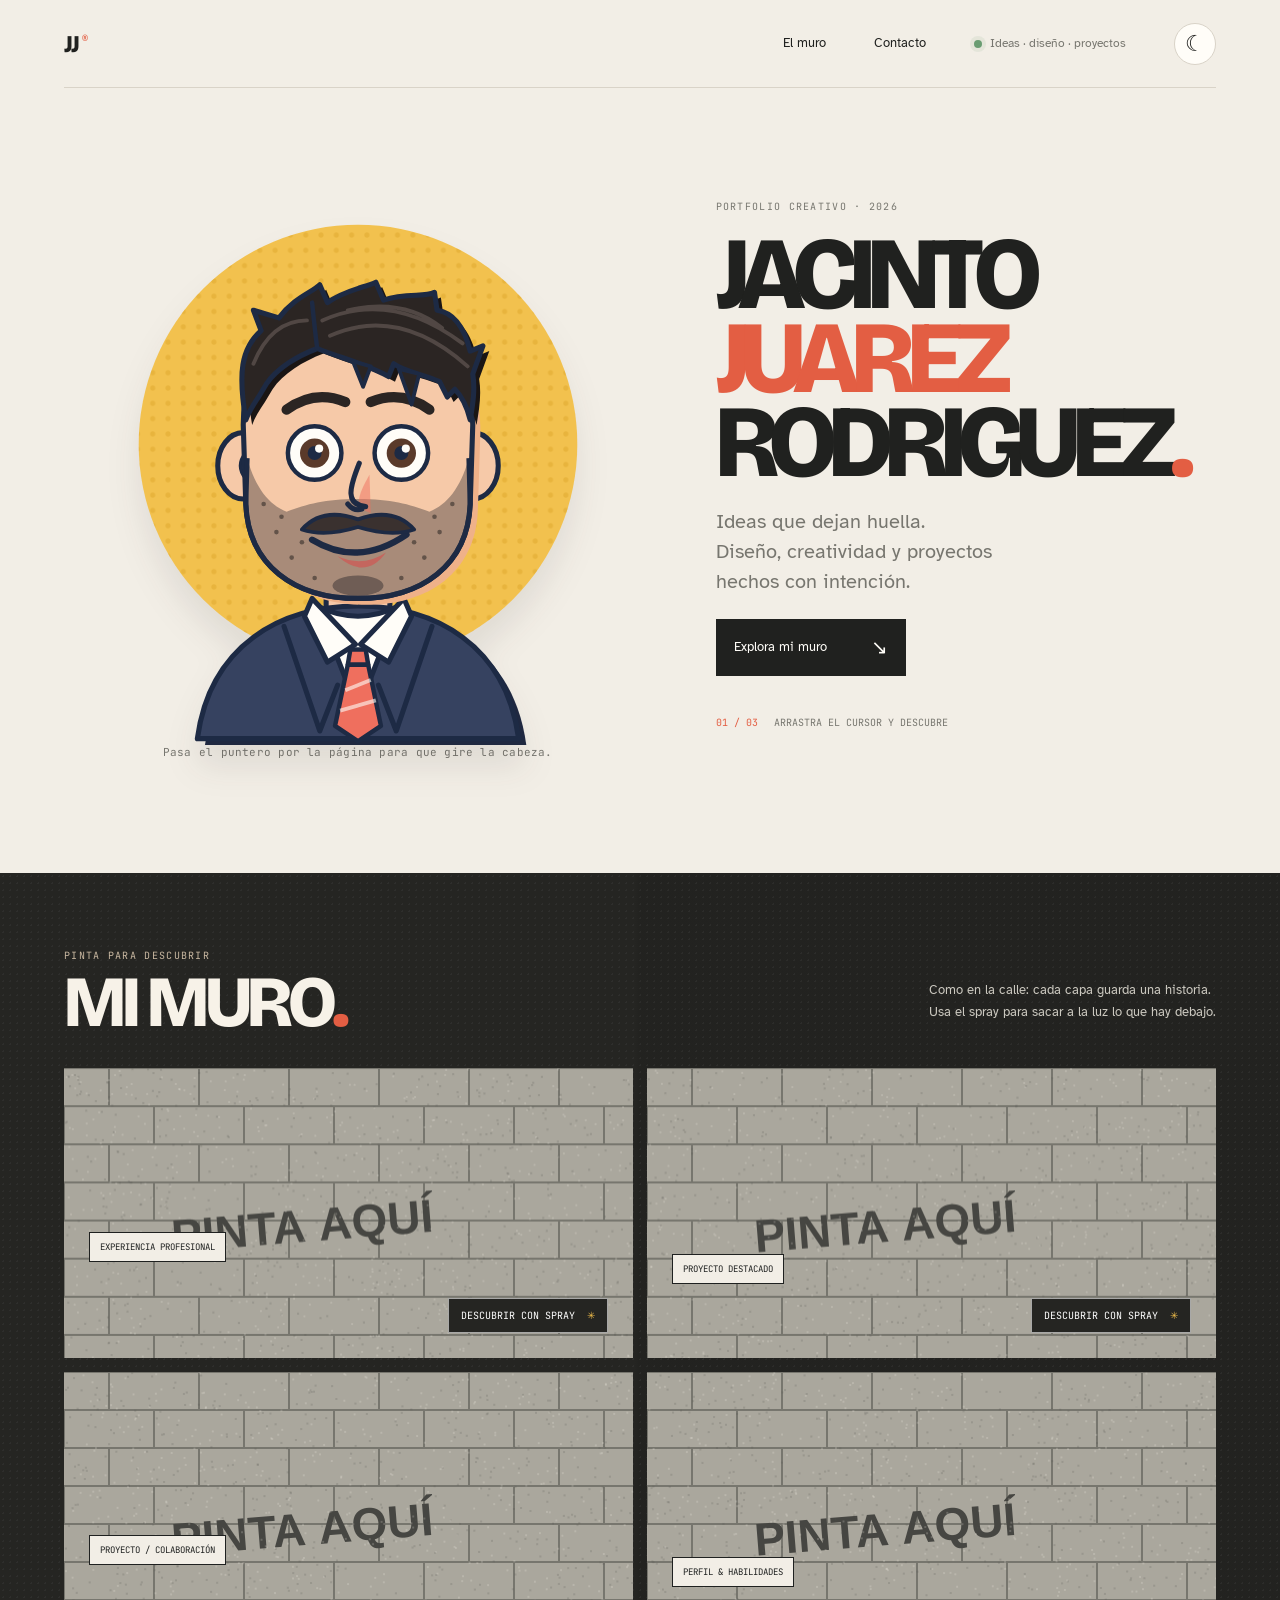
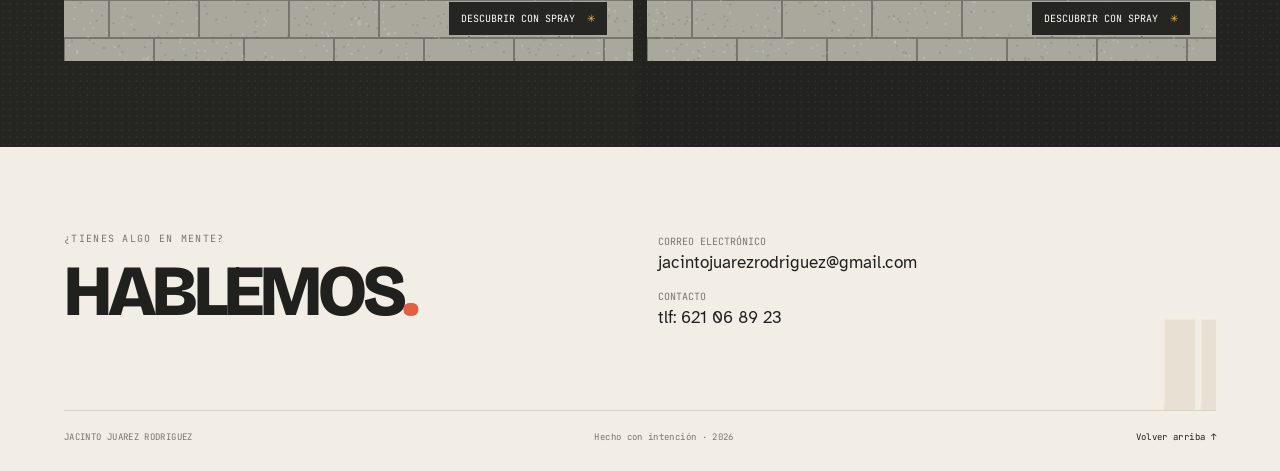
==== commit 35571354: "repasoporfoflio" ====
--- a/index.html
+++ b/index.html
@@ -4,54 +4,19 @@
   <meta charset="utf-8">
   <meta name="viewport" content="width=device-width, initial-scale=1, viewport-fit=cover">
   <meta name="theme-color" content="#f2eee6">
-  <meta name="description" content="Portafolio creativo de Jacinto Juárez Rodríguez: diseño, creatividad y proyectos hechos con intención.">
-  <link rel="canonical" href="https://jjrodriguez.vercel.app/">
-  <link rel="icon" type="image/svg+xml" href="/favicon.svg">
-  <link rel="icon" type="image/png" sizes="32x32" href="/favicon-32x32.png">
-  <link rel="apple-touch-icon" sizes="180x180" href="/apple-touch-icon.png">
-  <link rel="manifest" href="/site.webmanifest">
-  <meta property="og:type" content="website">
-  <meta property="og:locale" content="es_ES">
-  <meta property="og:site_name" content="Jacinto Juárez Rodríguez — Portafolio">
-  <meta property="og:title" content="Jacinto Juárez Rodríguez — Portafolio">
-  <meta property="og:description" content="Portafolio creativo de Jacinto Juárez Rodríguez: diseño, creatividad y proyectos hechos con intención.">
-  <meta property="og:url" content="https://jjrodriguez.vercel.app/">
-  <meta property="og:image" content="https://jjrodriguez.vercel.app/og-image.png">
-  <meta property="og:image:width" content="1200">
-  <meta property="og:image:height" content="630">
-  <meta property="og:image:alt" content="Portafolio creativo de Jacinto Juárez Rodríguez con una ilustración y el lema Ideas que dejan huella.">
-  <meta name="twitter:card" content="summary_large_image">
-  <meta name="twitter:title" content="Jacinto Juárez Rodríguez — Portafolio">
-  <meta name="twitter:description" content="Portafolio creativo de Jacinto Juárez Rodríguez: diseño, creatividad y proyectos hechos con intención.">
-  <meta name="twitter:image" content="https://jjrodriguez.vercel.app/og-image.png">
-  <meta name="twitter:image:alt" content="Portafolio creativo de Jacinto Juárez Rodríguez con una ilustración y el lema Ideas que dejan huella.">
-  <title>Jacinto Juárez Rodríguez — Portafolio</title>
-  <script type="application/ld+json">
-    {
-      "@context": "https://schema.org",
-      "@type": "WebSite",
-      "name": "Jacinto Juárez Rodríguez — Portafolio",
-      "url": "https://jjrodriguez.vercel.app/",
-      "description": "Portafolio creativo de Jacinto Juárez Rodríguez: diseño, creatividad y proyectos hechos con intención.",
-      "inLanguage": "es",
-      "author": {
-        "@type": "Person",
-        "name": "Jacinto Juárez Rodríguez"
-      }
-    }
-  </script>
+  <title>Jacinto Juarez Rodriguez — Portfolio</title>
   <link rel="preconnect" href="https://fonts.googleapis.com">
   <link rel="preconnect" href="https://fonts.gstatic.com" crossorigin>
   <link rel="stylesheet" href="https://fonts.googleapis.com/css2?family=Bricolage+Grotesque:opsz,wght@12..96,500;12..96,800&amp;family=Atkinson+Hyperlegible:wght@400;700&amp;family=JetBrains+Mono:wght@400;600&amp;display=swap">
   <link rel="stylesheet" href="css/portfolio.css">
-  <script src="js/theme-init.js"></script>
 </head>
 <body>
 
 
+
 <div class="wrap" id="inicio">
   <header class="site-header">
-    <a class="wordmark" href="#inicio" aria-label="Inicio">JJ<span>®</span></a>
+    <a class="wordmark" href="#" aria-label="Inicio">JJ<span>®</span></a>
     <nav class="site-nav" aria-label="Navegación principal">
       <a href="#muro">El muro</a>
       <a href="#contacto">Contacto</a>
@@ -62,7 +27,6 @@
     </nav>
   </header>
 
-  <main>
   <section class="demo">
     <div class="stage-box">
       <div class="stage" id="stage" aria-label="Ilustración de una persona con pelo desaliñado con raya al lado, barba corta y bigote, sin gafas, sonriendo y girando la cabeza hacia el puntero" role="img">
@@ -178,12 +142,12 @@
           </div>
         </div>
       </div>
-      <p class="hint" id="hint">Mueve el cursor por la página para que gire la cabeza.</p>
+      <p class="hint" id="hint">Pasa el puntero por la página para que gire la cabeza.</p>
     </div>
 
     <aside class="panel hero-copy">
       <p class="eyebrow">Portfolio creativo · 2026</p>
-      <h1>Jacinto<br><em>Juárez</em><br>Rodríguez<span class="period">.</span></h1>
+      <h1>Jacinto<br><em>Juarez</em><br>Rodriguez<span class="period">.</span></h1>
       <p class="hero-description">Ideas que dejan huella.<br>Diseño, creatividad y proyectos<br>hechos con intención.</p>
       <a class="wall-link" href="#muro">Explora mi muro <span aria-hidden="true">↘</span></a>
       <div class="hero-note"><span>01 / 03</span><span>Arrastra el cursor y descubre</span></div>
@@ -200,8 +164,8 @@
         <div class="card-copy">
           <span class="card-index">01 — EXPERIENCIA</span>
           <h3 data-card-title>Trayectoria</h3>
-          <p data-card-description>Curso de especialización en desarrollo de aplicaciones con tecnologías web.</p>
-          <a class="card-tag" href="detalle.html?seccion=experiencia">Experiencia profesional</a>
+          <p data-card-description>curso de especializacion en desarrollo de aplicaciones con tecnologias web</p>
+          <a class="card-tag" href="detalle.html?seccion=experiencia" target="_blank" rel="noopener noreferrer">Experiencia profesional</a>
         </div>
         <canvas class="paint-surface" aria-hidden="true"></canvas>
         <button class="reveal-button" type="button">Descubrir con spray <span aria-hidden="true">✳</span></button>
@@ -210,8 +174,8 @@
         <div class="card-copy">
           <span class="card-index">02 — PROYECTOS</span>
           <h3 data-card-title>Ideas en acción</h3>
-          <p data-card-description>Actualmente estoy desarrollando un proyecto personal que combina mis conocimientos en desarrollo web con mi pasión por la creatividad y la innovación con IA.</p>
-          <a class="card-tag" href="detalle.html?seccion=proyecto-destacado">Proyecto destacado</a>
+          <p data-card-description>Presenta aquí un proyecto: qué reto resolviste y cuál fue el resultado.</p>
+          <a class="card-tag" href="detalle.html?seccion=proyecto-destacado" target="_blank" rel="noopener noreferrer">Proyecto destacado</a>
         </div>
         <canvas class="paint-surface" aria-hidden="true"></canvas>
         <button class="reveal-button" type="button">Descubrir con spray <span aria-hidden="true">✳</span></button>
@@ -219,9 +183,9 @@
       <article class="graffiti-card card-project" data-card-id="colaboracion">
         <div class="card-copy">
           <span class="card-index">03 — PROYECTOS</span>
-          <h3 data-card-title>Mis proyectos</h3>
-          <p data-card-description>Webs, prácticas y experimentos con HTML, CSS y JavaScript, con enlace a la demo y al código.</p>
-          <a class="card-tag" href="proyectos.html">Ver todos mis proyectos</a>
+          <h3 data-card-title>Otra creación</h3>
+          <p data-card-description>Un espacio más para compartir otro trabajo, colaboración o logro.</p>
+          <a class="card-tag" href="proyectos.html" target="_blank" rel="noopener noreferrer">Proyecto / colaboración</a>
         </div>
         <canvas class="paint-surface" aria-hidden="true"></canvas>
         <button class="reveal-button" type="button">Descubrir con spray <span aria-hidden="true">✳</span></button>
@@ -230,8 +194,8 @@
         <div class="card-copy">
           <span class="card-index">04 — EXPERIENCIA</span>
           <h3 data-card-title>Lo que aporto</h3>
-          <p data-card-description>Gran capacidad de aprendizaje y adaptación a nuevas tecnologías, así como habilidades de comunicación y trabajo en equipo.</p>
-          <a class="card-tag" href="detalle.html?seccion=perfil">Perfil &amp; habilidades</a>
+          <p data-card-description>Cuenta aquí tus habilidades, especialidades y aquello que te mueve.</p>
+          <a class="card-tag" href="detalle.html?seccion=perfil" target="_blank" rel="noopener noreferrer">Perfil &amp; habilidades</a>
         </div>
         <canvas class="paint-surface" aria-hidden="true"></canvas>
         <button class="reveal-button" type="button">Descubrir con spray <span aria-hidden="true">✳</span></button>
@@ -246,29 +210,13 @@
     </div>
     <div class="contact-details">
       <span>Correo electrónico</span>
-      <div class="contact-email">
-        <p>jacintojuarezrodriguez@gmail.com</p>
-        <a class="email-button" href="mailto:jacintojuarezrodriguez@gmail.com" aria-label="Escríbeme por correo" title="Escríbeme por correo">
-          <svg aria-hidden="true" viewBox="0 0 24 24" fill="none" xmlns="http://www.w3.org/2000/svg">
-            <path d="M3 6.75A1.75 1.75 0 0 1 4.75 5h14.5A1.75 1.75 0 0 1 21 6.75v10.5A1.75 1.75 0 0 1 19.25 19H4.75A1.75 1.75 0 0 1 3 17.25V6.75Z" stroke="currentColor" stroke-width="1.8"/>
-            <path d="m4 6 8 7 8-7" stroke="currentColor" stroke-width="1.8" stroke-linecap="round" stroke-linejoin="round"/>
-          </svg>
-        </a>
-      </div>
-      <span>Teléfono</span>
-      <div class="contact-phone">
-        <p><a class="contact-link" href="tel:+34621068923">+34 621 06 89 23</a></p>
-        <a class="whatsapp-button" href="https://wa.me/34621068923" target="_blank" rel="noopener noreferrer" aria-label="Escríbeme por WhatsApp" title="Escríbeme por WhatsApp">
-          <svg aria-hidden="true" viewBox="0 0 24 24" fill="currentColor" xmlns="http://www.w3.org/2000/svg">
-            <path d="M12.04 2C6.52 2 2.03 6.48 2.03 12c0 1.77.47 3.5 1.36 5.03L2 22l5.1-1.34A10 10 0 1 0 12.04 2Zm0 18.2c-1.55 0-3.07-.42-4.4-1.2l-.32-.19-3.03.8.81-2.95-.2-.33a8.15 8.15 0 1 1 7.14 3.87Zm4.47-6.1c-.24-.12-1.43-.71-1.65-.79-.22-.08-.38-.12-.54.12-.16.24-.62.79-.76.95-.14.16-.28.18-.52.06-.24-.12-1.01-.37-1.92-1.18-.71-.63-1.19-1.42-1.33-1.66-.14-.24-.02-.37.1-.49.11-.1.24-.28.36-.42.12-.14.16-.24.24-.4.08-.16.04-.3-.02-.42-.06-.12-.54-1.3-.74-1.78-.19-.46-.39-.4-.54-.41h-.46c-.16 0-.42.06-.64.3-.22.24-.84.82-.84 2s.86 2.32.98 2.48c.12.16 1.69 2.58 4.1 3.62.57.25 1.02.4 1.37.51.57.18 1.09.16 1.5.1.46-.07 1.43-.58 1.63-1.14.2-.56.2-1.04.14-1.14-.06-.1-.22-.16-.46-.28Z"/>
-          </svg>
-        </a>
-      </div>
+      <p>jacintojuarezrodriguez@gmail.com</p>
+      <span>Contacto</span>
+      <p>tlf: 621 06 89 23<p>
     </div>
     <span class="contact-mark" aria-hidden="true">JJ</span>
   </section>
-  </main>
-  <footer><span>JACINTO JUÁREZ RODRÍGUEZ</span><span>Hecho con intención · 2026</span><a href="#inicio">Volver arriba ↑</a></footer>
+  <footer><span>JACINTO JUAREZ RODRIGUEZ</span><span>Hecho con intención · 2026</span><a href="#inicio">Volver arriba ↑</a></footer>
 </div>
 
 <script src="js/card-content.js" defer></script>
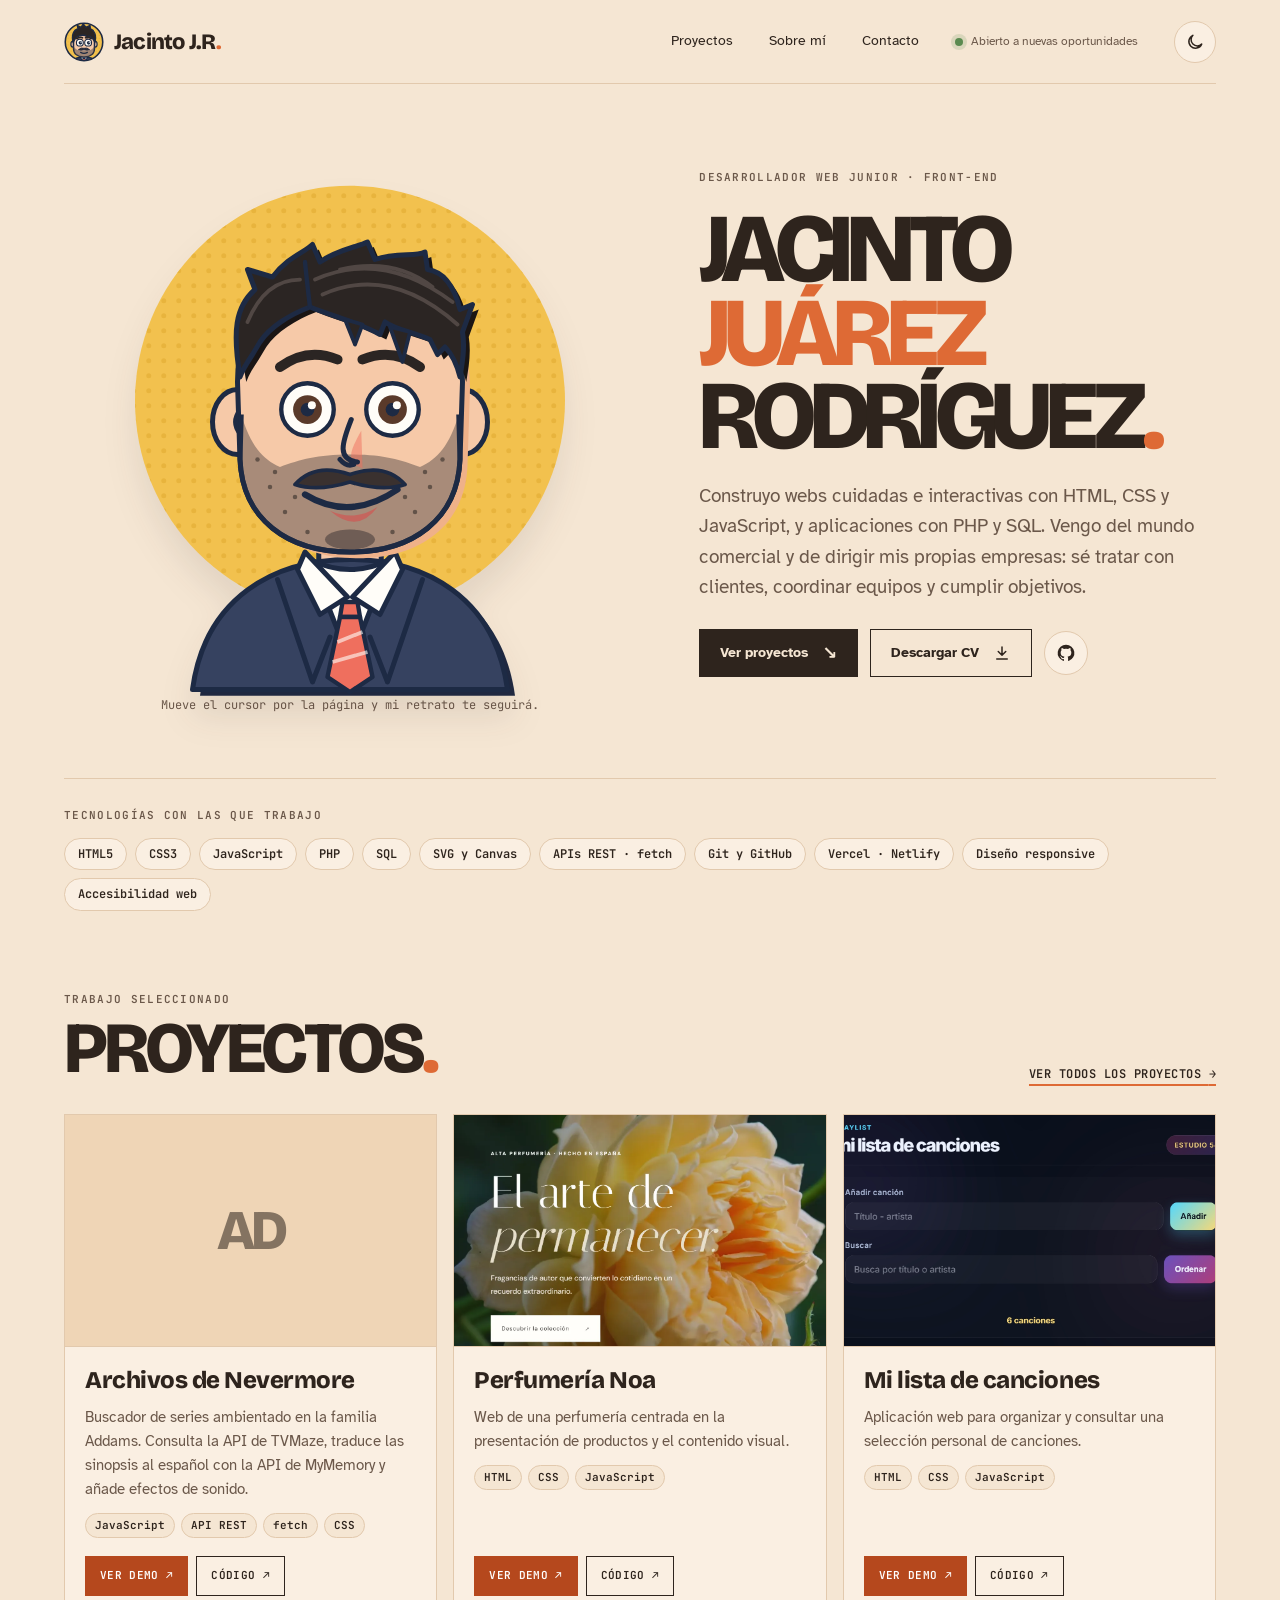
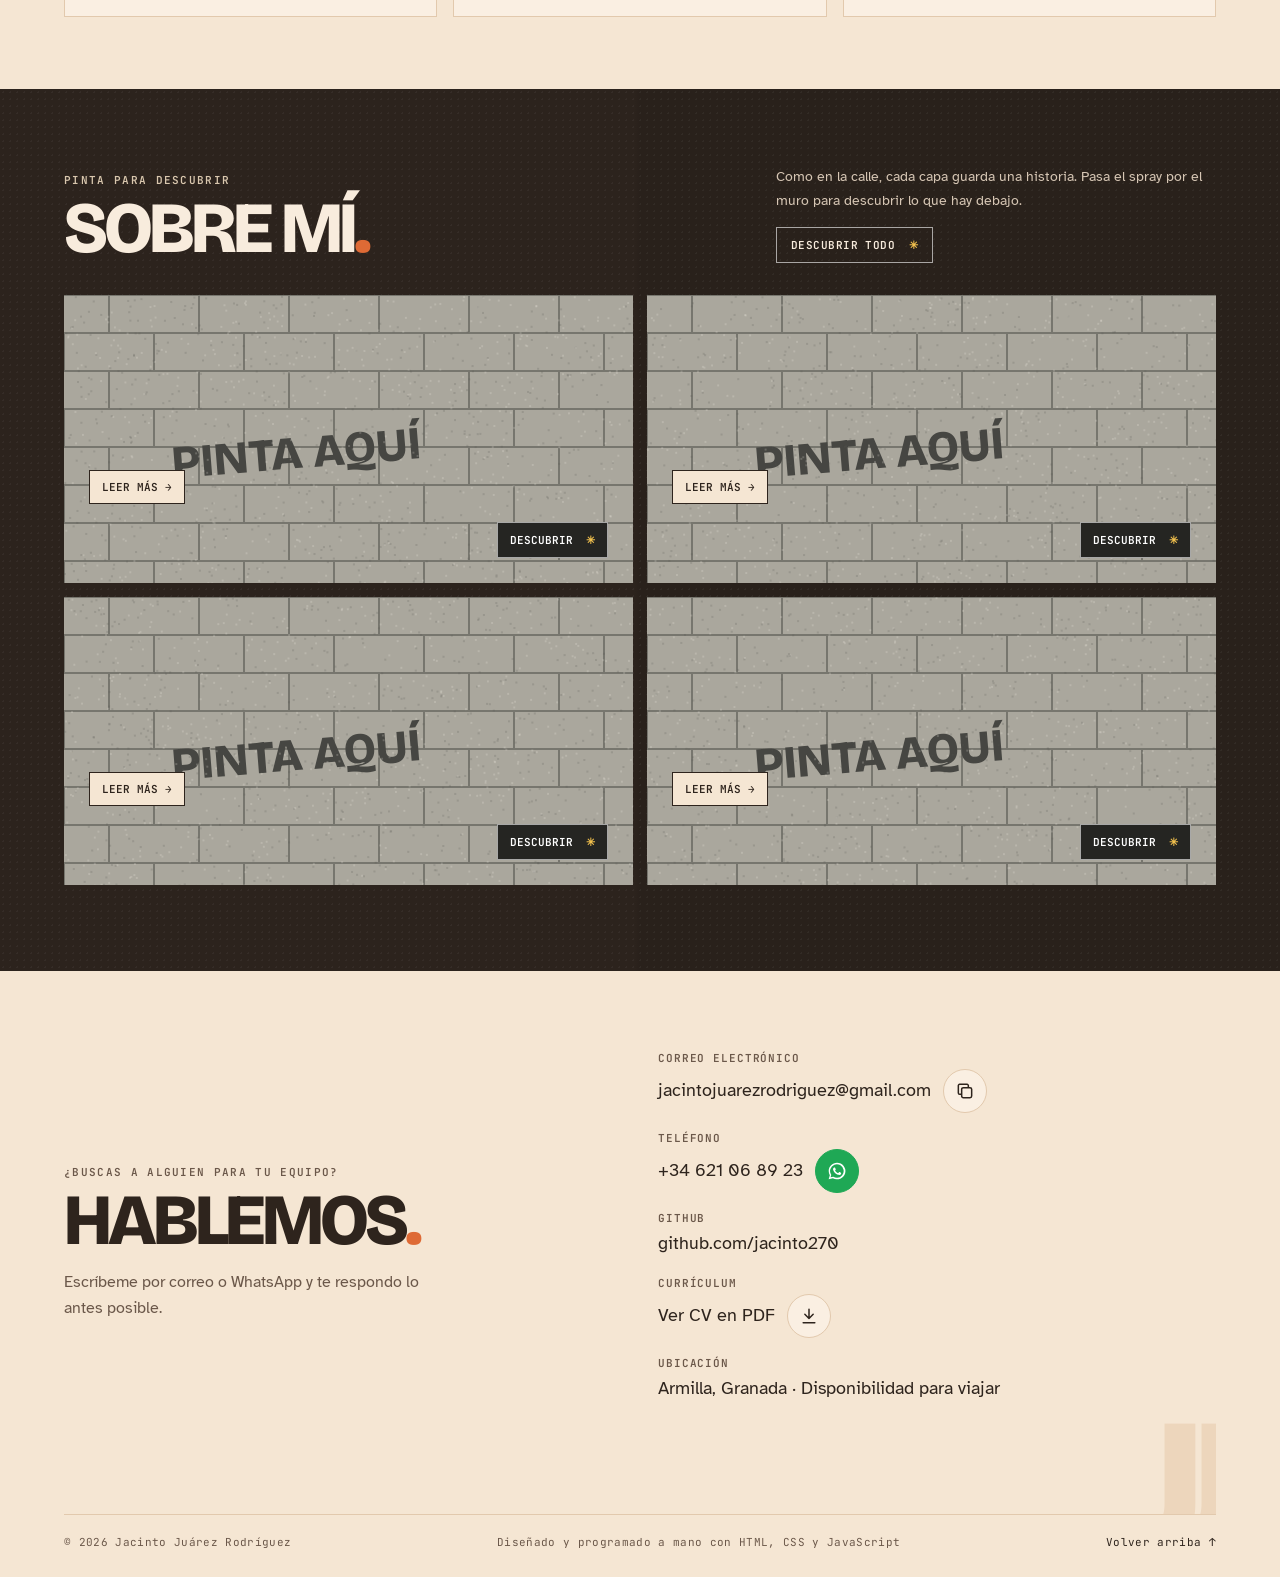
==== commit 66b10219: "cambiosfinales" ====
--- a/index.html
+++ b/index.html
@@ -3,33 +3,47 @@
 <head>
   <meta charset="utf-8">
   <meta name="viewport" content="width=device-width, initial-scale=1, viewport-fit=cover">
-  <meta name="theme-color" content="#f2eee6">
-  <title>Jacinto Juarez Rodriguez — Portfolio</title>
+  <meta name="theme-color" content="#f5e6d3">
+  <title>Jacinto Juárez Rodríguez — Desarrollador web</title>
+  <meta name="description" content="Portfolio de Jacinto Juárez Rodríguez, desarrollador web junior. Proyectos con HTML, CSS, JavaScript, PHP y SQL.">
+  <meta name="author" content="Jacinto Juárez Rodríguez">
+  <meta property="og:type" content="website">
+  <meta property="og:locale" content="es_ES">
+  <meta property="og:url" content="https://jjrodriguez.vercel.app/">
+  <meta property="og:title" content="Jacinto Juárez Rodríguez — Desarrollador web">
+  <meta property="og:description" content="Desarrollador web junior. Proyectos con HTML, CSS, JavaScript, PHP y SQL.">
+  <meta property="og:image" content="https://jjrodriguez.vercel.app/images/portfolio-jacinto-preview.png">
+  <meta name="twitter:card" content="summary_large_image">
+  <link rel="icon" href="images/favicon.svg" type="image/svg+xml">
+  <link rel="apple-touch-icon" href="images/apple-touch-icon.png">
   <link rel="preconnect" href="https://fonts.googleapis.com">
   <link rel="preconnect" href="https://fonts.gstatic.com" crossorigin>
   <link rel="stylesheet" href="https://fonts.googleapis.com/css2?family=Bricolage+Grotesque:opsz,wght@12..96,500;12..96,800&amp;family=Atkinson+Hyperlegible:wght@400;700&amp;family=JetBrains+Mono:wght@400;600&amp;display=swap">
   <link rel="stylesheet" href="css/portfolio.css">
+  <script src="js/theme.js"></script>
 </head>
 <body>
-
-
+<a class="skip-link" href="#contenido">Saltar al contenido</a>
 
 <div class="wrap" id="inicio">
   <header class="site-header">
-    <a class="wordmark" href="#" aria-label="Inicio">JJ<span>®</span></a>
+    <a class="wordmark" href="#inicio" aria-label="Jacinto Juárez Rodríguez, volver al inicio"><img class="wordmark-icon" src="images/favicon.svg" alt="" width="40" height="40"><span class="wordmark-text">Jacinto J.R<span class="period">.</span></span></a>
     <nav class="site-nav" aria-label="Navegación principal">
-      <a href="#muro">El muro</a>
+      <a href="#proyectos">Proyectos</a>
+      <a href="#sobre-mi">Sobre mí</a>
       <a href="#contacto">Contacto</a>
-      <span class="availability"><i></i> Ideas · diseño · proyectos</span>
-      <button class="theme-toggle" id="themeToggle" type="button" aria-label="Activar modo oscuro" title="Activar modo oscuro">
-        <span aria-hidden="true">☾</span>
+      <span class="availability"><i></i> Abierto a nuevas oportunidades</span>
+      <button class="theme-toggle" type="button" data-theme-toggle aria-label="Activar modo oscuro" title="Activar modo oscuro">
+        <svg class="icon-moon" aria-hidden="true" viewBox="0 0 24 24" fill="none" stroke="currentColor" stroke-width="1.8" stroke-linecap="round" stroke-linejoin="round"><path d="M20 14.5A8 8 0 1 1 9.5 4a6.5 6.5 0 0 0 10.5 10.5Z"/></svg>
+        <svg class="icon-sun" aria-hidden="true" viewBox="0 0 24 24" fill="none" stroke="currentColor" stroke-width="1.8" stroke-linecap="round"><circle cx="12" cy="12" r="4"/><path d="M12 2v2M12 20v2M4.9 4.9l1.4 1.4M17.7 17.7l1.4 1.4M2 12h2M20 12h2M4.9 19.1l1.4-1.4M17.7 6.3l1.4-1.4"/></svg>
       </button>
     </nav>
   </header>
 
-  <section class="demo">
+  <main id="contenido">
+  <section class="hero" aria-labelledby="hero-title">
     <div class="stage-box">
-      <div class="stage" id="stage" aria-label="Ilustración de una persona con pelo desaliñado con raya al lado, barba corta y bigote, sin gafas, sonriendo y girando la cabeza hacia el puntero" role="img">
+      <div class="stage" id="stage" role="img" aria-label="Autorretrato ilustrado de Jacinto: pelo desenfadado con raya al lado, barba corta, bigote y traje con corbata. La cabeza gira siguiendo el puntero.">
         <div class="scene">
           <!-- 1 · fondo: se mueve al revés que la cara -->
           <div class="layer" data-layer="Fondo" style="--dx:-10;--dy:-6;--z:0">
@@ -142,85 +156,178 @@
           </div>
         </div>
       </div>
-      <p class="hint" id="hint">Pasa el puntero por la página para que gire la cabeza.</p>
-    </div>
-
-    <aside class="panel hero-copy">
-      <p class="eyebrow">Portfolio creativo · 2026</p>
-      <h1>Jacinto<br><em>Juarez</em><br>Rodriguez<span class="period">.</span></h1>
-      <p class="hero-description">Ideas que dejan huella.<br>Diseño, creatividad y proyectos<br>hechos con intención.</p>
-      <a class="wall-link" href="#muro">Explora mi muro <span aria-hidden="true">↘</span></a>
-      <div class="hero-note"><span>01 / 03</span><span>Arrastra el cursor y descubre</span></div>
-    </aside>
-  </section>
-
-  <section class="wall-section" id="muro">
+      <p class="hint" id="hint">Mueve el cursor por la página y mi retrato te seguirá.</p>
+    </div>
+
+    <div class="hero-copy">
+      <p class="eyebrow">Desarrollador web junior · Front-end</p>
+      <h1 id="hero-title">Jacinto<br><em>Juárez</em><br>Rodríguez<span class="period">.</span></h1>
+      <p class="hero-description">Construyo webs cuidadas e interactivas con HTML, CSS y JavaScript, y aplicaciones con PHP y SQL. Vengo del mundo comercial y de dirigir mis propias empresas: sé tratar con clientes, coordinar equipos y cumplir objetivos.</p>
+      <div class="hero-actions">
+        <a class="button button-primary" href="#proyectos">Ver proyectos <span aria-hidden="true">↘</span></a>
+        <a class="button button-ghost" href="cv/CV-Jacinto-Juarez-Rodriguez.pdf" download="CV-Jacinto-Juarez-Rodriguez.pdf">Descargar CV
+          <svg class="button-icon" aria-hidden="true" viewBox="0 0 24 24" fill="none" stroke="currentColor" stroke-width="2" stroke-linecap="round" stroke-linejoin="round"><path d="M12 4v11M7 10l5 5 5-5M5 20h14"/></svg>
+        </a>
+        <a class="round-button" href="https://github.com/jacinto270" target="_blank" rel="noopener noreferrer" aria-label="Mi perfil de GitHub (se abre en una pestaña nueva)" title="GitHub">
+          <svg aria-hidden="true" viewBox="0 0 24 24" fill="currentColor"><path d="M12 2a10 10 0 0 0-3.16 19.49c.5.09.68-.22.68-.48v-1.7c-2.78.6-3.37-1.34-3.37-1.34-.45-1.16-1.11-1.47-1.11-1.47-.91-.62.07-.6.07-.6 1 .07 1.53 1.03 1.53 1.03.9 1.52 2.34 1.08 2.91.83.09-.65.35-1.08.63-1.33-2.22-.25-4.56-1.11-4.56-4.94 0-1.09.39-1.98 1.03-2.68-.1-.25-.45-1.27.1-2.65 0 0 .84-.27 2.75 1.02a9.56 9.56 0 0 1 5 0c1.91-1.29 2.75-1.02 2.75-1.02.55 1.38.2 2.4.1 2.65.64.7 1.03 1.59 1.03 2.68 0 3.84-2.34 4.69-4.57 4.93.36.31.68.92.68 1.85v2.75c0 .27.18.58.69.48A10 10 0 0 0 12 2Z"/></svg>
+        </a>
+      </div>
+    </div>
+  </section>
+
+  <section class="stack" aria-labelledby="stack-title">
+    <h2 class="eyebrow" id="stack-title">Tecnologías con las que trabajo</h2>
+    <ul class="stack-list">
+      <li>HTML5</li>
+      <li>CSS3</li>
+      <li>JavaScript</li>
+      <li>PHP</li>
+      <li>SQL</li>
+      <li>SVG y Canvas</li>
+      <li>APIs REST · fetch</li>
+      <li>Git y GitHub</li>
+      <li>Vercel · Netlify</li>
+      <li>Diseño responsive</li>
+      <li>Accesibilidad web</li>
+    </ul>
+  </section>
+
+  <section class="section projects-section" id="proyectos" aria-labelledby="projects-title">
     <div class="section-heading">
-      <div><p class="eyebrow">Pinta para descubrir</p><h2>Mi muro<span class="period">.</span></h2></div>
-      <p>Como en la calle: cada capa guarda una historia.<br>Usa el spray para sacar a la luz lo que hay debajo.</p>
+      <div>
+        <p class="eyebrow">Trabajo seleccionado</p>
+        <h2 id="projects-title">Proyectos<span class="period">.</span></h2>
+      </div>
+      <a class="text-link" href="proyectos.html">Ver todos los proyectos <span aria-hidden="true">→</span></a>
+    </div>
+    <div class="featured-grid" id="featuredProjects">
+      <noscript><p>Consulta todos mis proyectos en <a href="https://github.com/jacinto270">github.com/jacinto270</a>.</p></noscript>
+    </div>
+  </section>
+
+  <section class="wall-section" id="sobre-mi" aria-labelledby="wall-title">
+    <div class="section-heading">
+      <div>
+        <p class="eyebrow">Pinta para descubrir</p>
+        <h2 id="wall-title">Sobre mí<span class="period">.</span></h2>
+      </div>
+      <div class="wall-intro">
+        <p>Como en la calle, cada capa guarda una historia. Pasa el spray por el muro para descubrir lo que hay debajo.</p>
+        <button class="wall-reveal-all" type="button" id="revealAll">Descubrir todo <span aria-hidden="true">✳</span></button>
+      </div>
     </div>
     <div class="graffiti-wall">
-      <article class="graffiti-card card-experience" data-card-id="experiencia">
+      <article class="graffiti-card" data-card-id="formacion">
         <div class="card-copy">
-          <span class="card-index">01 — EXPERIENCIA</span>
-          <h3 data-card-title>Trayectoria</h3>
-          <p data-card-description>curso de especializacion en desarrollo de aplicaciones con tecnologias web</p>
-          <a class="card-tag" href="detalle.html?seccion=experiencia" target="_blank" rel="noopener noreferrer">Experiencia profesional</a>
+          <span class="card-index">01 — Formación</span>
+          <h3 data-card-title>Formación</h3>
+          <p data-card-description>Curso de especialización en desarrollo de aplicaciones con tecnologías web.</p>
+          <a class="card-tag" href="detalle.html?seccion=formacion">Leer más <span aria-hidden="true">→</span></a>
         </div>
         <canvas class="paint-surface" aria-hidden="true"></canvas>
-        <button class="reveal-button" type="button">Descubrir con spray <span aria-hidden="true">✳</span></button>
+        <button class="reveal-button" type="button">Descubrir <span aria-hidden="true">✳</span></button>
       </article>
-      <article class="graffiti-card card-project" data-card-id="proyecto-destacado">
+      <article class="graffiti-card" data-card-id="experiencia">
         <div class="card-copy">
-          <span class="card-index">02 — PROYECTOS</span>
-          <h3 data-card-title>Ideas en acción</h3>
-          <p data-card-description>Presenta aquí un proyecto: qué reto resolviste y cuál fue el resultado.</p>
-          <a class="card-tag" href="detalle.html?seccion=proyecto-destacado" target="_blank" rel="noopener noreferrer">Proyecto destacado</a>
+          <span class="card-index">02 — Experiencia</span>
+          <h3 data-card-title>Experiencia</h3>
+          <p data-card-description>Técnico comercial y autónomo al frente de empresas propias: clientes, equipos y objetivos.</p>
+          <a class="card-tag" href="detalle.html?seccion=experiencia">Leer más <span aria-hidden="true">→</span></a>
         </div>
         <canvas class="paint-surface" aria-hidden="true"></canvas>
-        <button class="reveal-button" type="button">Descubrir con spray <span aria-hidden="true">✳</span></button>
+        <button class="reveal-button" type="button">Descubrir <span aria-hidden="true">✳</span></button>
       </article>
-      <article class="graffiti-card card-project" data-card-id="colaboracion">
+      <article class="graffiti-card" data-card-id="proyecto-destacado">
         <div class="card-copy">
-          <span class="card-index">03 — PROYECTOS</span>
-          <h3 data-card-title>Otra creación</h3>
-          <p data-card-description>Un espacio más para compartir otro trabajo, colaboración o logro.</p>
-          <a class="card-tag" href="proyectos.html" target="_blank" rel="noopener noreferrer">Proyecto / colaboración</a>
+          <span class="card-index">03 — En desarrollo</span>
+          <h3 data-card-title>Web + IA</h3>
+          <p data-card-description>Un proyecto personal que integra inteligencia artificial en una aplicación web.</p>
+          <a class="card-tag" href="detalle.html?seccion=proyecto-destacado">Leer más <span aria-hidden="true">→</span></a>
         </div>
         <canvas class="paint-surface" aria-hidden="true"></canvas>
-        <button class="reveal-button" type="button">Descubrir con spray <span aria-hidden="true">✳</span></button>
+        <button class="reveal-button" type="button">Descubrir <span aria-hidden="true">✳</span></button>
       </article>
-      <article class="graffiti-card card-experience" data-card-id="perfil">
+      <article class="graffiti-card" data-card-id="perfil">
         <div class="card-copy">
-          <span class="card-index">04 — EXPERIENCIA</span>
+          <span class="card-index">04 — Perfil</span>
           <h3 data-card-title>Lo que aporto</h3>
-          <p data-card-description>Cuenta aquí tus habilidades, especialidades y aquello que te mueve.</p>
-          <a class="card-tag" href="detalle.html?seccion=perfil" target="_blank" rel="noopener noreferrer">Perfil &amp; habilidades</a>
+          <p data-card-description>Aprendo rápido, me adapto a nuevas tecnologías y sé trabajar en equipo.</p>
+          <a class="card-tag" href="detalle.html?seccion=perfil">Leer más <span aria-hidden="true">→</span></a>
         </div>
         <canvas class="paint-surface" aria-hidden="true"></canvas>
-        <button class="reveal-button" type="button">Descubrir con spray <span aria-hidden="true">✳</span></button>
+        <button class="reveal-button" type="button">Descubrir <span aria-hidden="true">✳</span></button>
       </article>
     </div>
   </section>
 
-  <section class="contact-section" id="contacto">
+  <section class="contact-section" id="contacto" aria-labelledby="contact-title">
     <div>
-      <p class="eyebrow">¿Tienes algo en mente?</p>
-      <h2>Hablemos<span class="period">.</span></h2>
-    </div>
-    <div class="contact-details">
-      <span>Correo electrónico</span>
-      <p>jacintojuarezrodriguez@gmail.com</p>
-      <span>Contacto</span>
-      <p>tlf: 621 06 89 23<p>
+      <p class="eyebrow">¿Buscas a alguien para tu equipo?</p>
+      <h2 id="contact-title">Hablemos<span class="period">.</span></h2>
+      <p class="contact-lead">Escríbeme por correo o WhatsApp y te respondo lo antes posible.</p>
+    </div>
+    <div>
+      <dl class="contact-details">
+        <div>
+          <dt>Correo electrónico</dt>
+          <dd class="contact-row">
+            <a class="contact-value" href="mailto:jacintojuarezrodriguez@gmail.com">jacintojuarezrodriguez@gmail.com</a>
+            <button class="round-button" type="button" data-copy="jacintojuarezrodriguez@gmail.com" aria-label="Copiar correo electrónico" title="Copiar correo">
+              <svg aria-hidden="true" viewBox="0 0 24 24" fill="none" stroke="currentColor" stroke-width="1.8" stroke-linejoin="round"><rect x="8" y="8" width="12" height="12" rx="2"/><path d="M16 8V5.5A1.5 1.5 0 0 0 14.5 4h-9A1.5 1.5 0 0 0 4 5.5v9A1.5 1.5 0 0 0 5.5 16H8"/></svg>
+            </button>
+          </dd>
+        </div>
+        <div>
+          <dt>Teléfono</dt>
+          <dd class="contact-row">
+            <a class="contact-value" href="tel:+34621068923">+34 621 06 89 23</a>
+            <a class="round-button whatsapp-button" href="https://wa.me/34621068923" target="_blank" rel="noopener noreferrer" aria-label="Escríbeme por WhatsApp (se abre en una pestaña nueva)" title="WhatsApp">
+              <svg aria-hidden="true" viewBox="0 0 24 24" fill="currentColor"><path d="M12.04 2C6.52 2 2.03 6.48 2.03 12c0 1.77.47 3.5 1.36 5.03L2 22l5.1-1.34A10 10 0 1 0 12.04 2Zm0 18.2c-1.55 0-3.07-.42-4.4-1.2l-.32-.19-3.03.8.81-2.95-.2-.33a8.15 8.15 0 1 1 7.14 3.87Zm4.47-6.1c-.24-.12-1.43-.71-1.65-.79-.22-.08-.38-.12-.54.12-.16.24-.62.79-.76.95-.14.16-.28.18-.52.06-.24-.12-1.01-.37-1.92-1.18-.71-.63-1.19-1.42-1.33-1.66-.14-.24-.02-.37.1-.49.11-.1.24-.28.36-.42.12-.14.16-.24.24-.4.08-.16.04-.3-.02-.42-.06-.12-.54-1.3-.74-1.78-.19-.46-.39-.4-.54-.41h-.46c-.16 0-.42.06-.64.3-.22.24-.84.82-.84 2s.86 2.32.98 2.48c.12.16 1.69 2.58 4.1 3.62.57.25 1.02.4 1.37.51.57.18 1.09.16 1.5.1.46-.07 1.43-.58 1.63-1.14.2-.56.2-1.04.14-1.14-.06-.1-.22-.16-.46-.28Z"/></svg>
+            </a>
+          </dd>
+        </div>
+        <div>
+          <dt>GitHub</dt>
+          <dd class="contact-row">
+            <a class="contact-value" href="https://github.com/jacinto270" target="_blank" rel="noopener noreferrer">github.com/jacinto270</a>
+          </dd>
+        </div>
+        <div>
+          <dt>Currículum</dt>
+          <dd class="contact-row">
+            <a class="contact-value" href="cv/CV-Jacinto-Juarez-Rodriguez.pdf" target="_blank" rel="noopener">Ver CV en PDF</a>
+            <a class="round-button" href="cv/CV-Jacinto-Juarez-Rodriguez.pdf" download="CV-Jacinto-Juarez-Rodriguez.pdf" aria-label="Descargar CV en PDF" title="Descargar CV">
+              <svg aria-hidden="true" viewBox="0 0 24 24" fill="none" stroke="currentColor" stroke-width="1.8" stroke-linecap="round" stroke-linejoin="round"><path d="M12 4v11M7 10l5 5 5-5M5 20h14"/></svg>
+            </a>
+          </dd>
+        </div>
+        <div>
+          <dt>Ubicación</dt>
+          <dd class="contact-row"><span class="contact-value">Armilla, Granada · Disponibilidad para viajar</span></dd>
+        </div>
+        <!--
+          Añade aquí tu LinkedIn cuando lo tengas:
+        <div>
+          <dt>LinkedIn</dt>
+          <dd class="contact-row"><a class="contact-value" href="https://www.linkedin.com/in/TU-USUARIO" target="_blank" rel="noopener noreferrer">linkedin.com/in/TU-USUARIO</a></dd>
+        </div>
+        -->
+      </dl>
+      <p class="copy-status" id="copyStatus" role="status" aria-live="polite"></p>
     </div>
     <span class="contact-mark" aria-hidden="true">JJ</span>
   </section>
-  <footer><span>JACINTO JUAREZ RODRIGUEZ</span><span>Hecho con intención · 2026</span><a href="#inicio">Volver arriba ↑</a></footer>
+  </main>
+
+  <footer class="site-footer">
+    <span>© 2026 Jacinto Juárez Rodríguez</span>
+    <span>Diseñado y programado a mano con HTML, CSS y JavaScript</span>
+    <a href="#inicio">Volver arriba <span aria-hidden="true">↑</span></a>
+  </footer>
 </div>
 
 <script src="js/card-content.js" defer></script>
+<script src="js/projects-data.js" defer></script>
 <script src="js/portfolio.js" defer></script>
-
 </body>
-</html>+</html>
--- a/css/portfolio.css
+++ b/css/portfolio.css
@@ -1,241 +1,424 @@
-/* Portfolio de Jacinto Juárez Rodríguez — estilos compartidos */
+/* ==========================================================================
+   Portfolio · Jacinto Juárez Rodríguez
+   Estética de impresión risograph: papel, tinta y un acento coral.
+   ========================================================================== */
+
+/* ---------- Tokens ---------- */
 :root {
+  color-scheme: light;
+  /* Modo claro: papel cálido melocotón, sin blanco puro para reducir el deslumbramiento. */
+  --paper: #f5e6d3;
+  --panel: #faefe2;
+  --fg: #2e241d;
+  --muted: #6b584a;
+  --rule: #e2c9ad;
+  --accent: #b5481d;          /* botones y enlaces: contraste AA con blanco */
+  --accent-bright: #de6a35;   /* titulares y detalles decorativos */
+  --accent-ink: #ffffff;
+  --ok: #5a8a4f;
+
+  --card-a: #efd5b6;
+  --card-b: #e8dcc0;
+  --card-c: #f0c4a2;
+  --card-ink: #2e241d;
+  --wall-bg: #2c231d;
+  --wall-fg: #f8ecdd;
+  --wall-muted: #d6c6b4;
+  --mark: #edd6bc;
+
+  /* colores del retrato: iguales en ambos temas */
   --line: #1d2a44;
   --skin: #f6c9a8;
   --coral: #ef6f5e;
   --sun: #f2c14e;
   --white: #fffdf8;
-  --accent-ink: #ffffff;
-  /* tarjetas del muro y marca de contacto (tema claro) */
-  --card-ink: #1f2120;
-  --card-1: #e8dfce;
-  --card-2: #d4e0ce;
-  --card-3: #e7c8b6;
-  --tag-bg: #f2eee6;
-  --mark: #e8e0d3;
-}
-* { box-sizing: border-box; }
-body { margin: 0; font-size: 16px; line-height: 1.55; }
+
+  --display: "Bricolage Grotesque", "Arial Narrow", Impact, sans-serif;
+  --body: "Atkinson Hyperlegible", system-ui, -apple-system, "Segoe UI", Arial, sans-serif;
+  --mono: "JetBrains Mono", ui-monospace, Menlo, Consolas, monospace;
+  --gutter: 5vw;
+}
+
+@media (prefers-color-scheme: dark) {
+  :root:not([data-theme="light"]) {
+    color-scheme: dark;
+    --paper: #232b37;
+    --panel: #2c3543;
+    --fg: #e9eef4;
+    --muted: #b3bdcb;
+    --rule: #435063;
+    --accent: #f29a76;
+    --accent-bright: #f29a76;
+    --accent-ink: #1e252f;
+    --ok: #7cc48a;
+    --card-a: #344155;
+    --card-b: #34474e;
+    --card-c: #413f4f;
+    --card-ink: #e9eef4;
+    --wall-bg: #1b222c;
+    --mark: #2b3441;
+    --wall-muted: #c3ccd8;
+  }
+}
+:root[data-theme="dark"] {
+  color-scheme: dark;
+  --paper: #232b37;
+  --panel: #2c3543;
+  --fg: #e9eef4;
+  --muted: #b3bdcb;
+  --rule: #435063;
+  --accent: #f29a76;
+  --accent-bright: #f29a76;
+  --accent-ink: #1e252f;
+  --ok: #7cc48a;
+  --card-a: #344155;
+  --card-b: #34474e;
+  --card-c: #413f4f;
+  --card-ink: #e9eef4;
+  --wall-bg: #1b222c;
+  --mark: #2b3441;
+  --wall-muted: #c3ccd8;
+}
+
+/* ---------- Base ---------- */
+*, *::before, *::after { box-sizing: border-box; }
+html { scroll-behavior: smooth; scroll-padding-top: 24px; -webkit-text-size-adjust: 100%; }
+body {
+  margin: 0;
+  padding: 0 var(--gutter) 24px;
+  background: var(--paper);
+  color: var(--fg);
+  font: 16px/1.6 var(--body);
+}
 img { max-width: 100%; }
+a { color: inherit; }
+button { font: inherit; color: inherit; cursor: pointer; }
 [hidden] { display: none !important; }
-h1 { font-family: var(--display); font-weight: 800; font-size: clamp(34px, 6vw, 56px); line-height: 1; margin: 0; letter-spacing: -.02em; text-wrap: balance; }
-h1 em { font-style: normal; color: var(--accent); }
-.wrap { margin: 0 auto; display: grid; }
-
-.demo { display: grid; align-items: start; }
-
-/* ---------- escenario del retrato ---------- */
-.stage-box { display: grid; gap: 10px; min-width: 0; }
+:focus-visible { outline: 3px solid var(--accent); outline-offset: 3px; }
+
+.skip-link {
+  position: absolute; left: 16px; top: -80px; z-index: 100;
+  padding: 10px 16px; background: var(--fg); color: var(--paper);
+  font-weight: 700; text-decoration: none;
+}
+.skip-link:focus { top: 12px; }
+.sr-only {
+  position: absolute; width: 1px; height: 1px; margin: -1px; padding: 0;
+  overflow: hidden; clip: rect(0 0 0 0); white-space: nowrap; border: 0;
+}
+
+.wrap { max-width: 1240px; margin: 0 auto; }
+.eyebrow { margin: 0; font: 600 11px/1.5 var(--mono); letter-spacing: .12em; text-transform: uppercase; color: var(--muted); }
+.period { color: var(--accent-bright); }
+
+/* ---------- Botones reutilizables ---------- */
+.button {
+  display: inline-flex; align-items: center; justify-content: center; gap: 14px;
+  min-height: 48px; padding: 12px 20px;
+  border: 1.5px solid var(--fg);
+  font: 700 14px/1 var(--body); text-decoration: none;
+  transition: color .2s, background .2s, border-color .2s, transform .2s;
+}
+.button span { font-size: 18px; }
+.button-icon { width: 18px; height: 18px; flex-shrink: 0; }
+.button-primary { background: var(--fg); color: var(--paper); }
+.button-primary:hover { background: var(--accent); border-color: var(--accent); color: var(--accent-ink); transform: translateY(-2px); }
+.button-ghost { background: transparent; color: var(--fg); }
+.button-ghost:hover { border-color: var(--accent); color: var(--accent); }
+
+.round-button {
+  display: inline-grid; place-items: center; flex: 0 0 44px;
+  width: 44px; height: 44px; padding: 0;
+  border: 1.5px solid var(--rule); border-radius: 50%;
+  background: var(--panel); color: var(--fg);
+  transition: color .2s, background .2s, border-color .2s, transform .2s;
+}
+.round-button svg { width: 20px; height: 20px; }
+.round-button:hover { border-color: var(--accent); background: var(--accent); color: var(--accent-ink); transform: translateY(-2px); }
+.whatsapp-button { border-color: #1fa855; background: #1fa855; color: #fff; }
+.whatsapp-button:hover { border-color: #128c4a; background: #128c4a; color: #fff; }
+
+.text-link {
+  font: 600 12px var(--mono); letter-spacing: .04em; text-transform: uppercase;
+  text-decoration: underline; text-decoration-color: var(--accent-bright);
+  text-decoration-thickness: 2px; text-underline-offset: 6px;
+  white-space: nowrap;
+}
+.text-link:hover { color: var(--accent); }
+
+/* ---------- Cabecera ---------- */
+.site-header {
+  min-height: 84px;
+  display: flex; align-items: center; justify-content: space-between; gap: 16px;
+  border-bottom: 1px solid var(--rule);
+}
+.wordmark {
+  display: inline-flex; align-items: center; gap: 10px; flex-shrink: 0;
+  font: 800 22px/1 var(--display); letter-spacing: -.035em; text-decoration: none; white-space: nowrap;
+}
+.wordmark-icon { display: block; width: 40px; height: 40px; transition: transform .3s cubic-bezier(.3, 1.6, .5, 1); }
+.wordmark:hover .wordmark-icon { transform: rotate(-12deg) scale(1.08); }
+.wordmark:hover .wordmark-text { color: var(--accent); }
+.wordmark-text .period { color: var(--accent-bright); }
+.site-nav { display: flex; align-items: center; gap: clamp(14px, 3vw, 36px); }
+.site-nav a { padding: 8px 0; font-size: 14px; text-decoration: none; }
+.site-nav a:hover { color: var(--accent); }
+.availability { display: flex; align-items: center; gap: 8px; color: var(--muted); font-size: 12px; }
+.availability i { width: 8px; height: 8px; border-radius: 50%; background: var(--ok); box-shadow: 0 0 0 4px color-mix(in srgb, var(--ok) 18%, transparent); }
+.theme-toggle {
+  display: grid; place-items: center; flex: 0 0 42px; width: 42px; height: 42px; padding: 0;
+  border: 1px solid var(--rule); border-radius: 50%; background: var(--panel); color: var(--fg);
+  transition: color .2s, background .2s, border-color .2s, transform .2s;
+}
+.theme-toggle svg { width: 20px; height: 20px; }
+.theme-toggle:hover { border-color: var(--accent); background: var(--accent); color: var(--accent-ink); transform: rotate(-12deg); }
+.theme-toggle .icon-sun, .theme-toggle[data-state="dark"] .icon-moon { display: none; }
+.theme-toggle[data-state="dark"] .icon-sun { display: block; }
+
+/* ---------- Hero y retrato ---------- */
+.hero {
+  display: grid; grid-template-columns: minmax(0, 1.05fr) minmax(0, .95fr);
+  gap: var(--gutter); align-items: center;
+  padding: 48px 0 64px;
+}
+.stage-box { display: grid; gap: 14px; min-width: 0; }
 .stage {
   --x: 0; --y: 0; --amp: 1;
-  position: relative; width: 100%; max-width: 480px; aspect-ratio: 400 / 440;
+  position: relative; width: 100%; max-width: 500px; aspect-ratio: 400 / 440;
   margin: 0 auto; perspective: 1400px; touch-action: pan-y;
-}
-.head, .scene { position: absolute; inset: 0; transform-style: preserve-3d; }
+  filter: drop-shadow(0 22px 16px #28251e17);
+}
+.scene, .head { position: absolute; inset: 0; transform-style: preserve-3d; }
 .head { transform: rotate(calc(var(--x) * 3deg)); transform-origin: 50% 70%; }
 .layer {
   position: absolute; inset: 0;
-  transform: translate3d(
-    calc(var(--x) * var(--dx) * var(--amp) * 1px),
-    calc(var(--y) * var(--dy) * var(--amp) * 1px),
-    0);
+  transform: translate3d(calc(var(--x) * var(--dx) * var(--amp) * 1px), calc(var(--y) * var(--dy) * var(--amp) * 1px), 0);
   will-change: transform;
 }
-.layer svg { width: 100%; height: 100%; display: block; overflow: visible; }
+.layer svg { display: block; width: 100%; height: 100%; overflow: visible; }
 .blink svg { transform-origin: 50% 50.5%; animation: blink 5.5s infinite; }
 @keyframes blink { 0%, 95%, 100% { transform: scaleY(1); } 97% { transform: scaleY(.08); } }
-.hint { text-align: center; color: var(--muted); margin: 0; }
-
-.panel { display: grid; min-width: 0; }
-:root {
-  color-scheme: light;
-  --paper: #f2eee6;
-  --panel: #fffdf8;
-  --fg: #20211f;
-  --muted: #77766f;
-  --rule: #d9d3c8;
-  --accent: #e35e43;
-  --display: "Bricolage Grotesque", Impact, sans-serif;
-  --body: "Atkinson Hyperlegible", Arial, sans-serif;
-  --mono: "JetBrains Mono", monospace;
-}
-@media (prefers-color-scheme: dark) {
-  :root:not([data-theme="light"]) {
-    --paper: #131b29;
-    --panel: #1a2436;
-    --fg: #e6edf4;
-    --muted: #a4b0c4;
-    --rule: #36445a;
-    --accent: #f27a69;
-    --accent-ink: #131b29;
-    --card-ink: #e6edf4; --card-1: #26334b; --card-2: #2e403e; --card-3: #4a3437; --tag-bg: #131b29; --mark: #202c40;
-    color-scheme: dark;
-  }
-}
-:root[data-theme="dark"] {
-  --paper: #131b29;
-  --panel: #1a2436;
-  --fg: #e6edf4;
-  --muted: #a4b0c4;
-  --rule: #36445a;
-  --accent: #f27a69;
-  --accent-ink: #131b29;
-  --card-ink: #e6edf4; --card-1: #26334b; --card-2: #2e403e; --card-3: #4a3437; --tag-bg: #131b29; --mark: #202c40;
-  color-scheme: dark;
-}
-html { scroll-behavior: smooth; scroll-padding-top: 24px; }
-body {
-  padding: 0 5vw 24px;
-  color: var(--fg);
-  background: var(--paper);
-  font-family: var(--body);
-  cursor: url("data:image/svg+xml,%3Csvg xmlns='http://www.w3.org/2000/svg' width='32' height='32' viewBox='0 0 32 32'%3E%3Cpath fill='%23e35e43' stroke='%2320211f' stroke-width='1.6' d='M6 25 20 7l5 4-14 18-6 1z'/%3E%3Cpath fill='%23f2c14e' stroke='%2320211f' stroke-width='1.5' d='m18 9 3-4 6 5-3 4z'/%3E%3C/svg%3E") 5 26, auto;
-}
-a, button, canvas { cursor: inherit; }
-.wrap { max-width: 1240px; gap: 0; }
-.site-header {
-  min-height: 88px;
-  max-width: none;
-  display: flex;
-  align-items: center;
-  justify-content: space-between;
-  border-bottom: 1px solid var(--rule);
-}
-.wordmark { font: 800 24px/1 var(--display); color: var(--fg); text-decoration: none; letter-spacing: -.08em; }
-.wordmark span { color: var(--accent); font: 600 10px var(--mono); vertical-align: top; margin-left: 4px; }
-.site-nav { display: flex; align-items: center; gap: clamp(18px, 4vw, 48px); }
-.site-nav a { font-size: 13px; color: var(--fg); text-decoration: none; }
-.site-nav a:hover, footer a:hover { color: var(--accent); }
-.theme-toggle { display: grid; place-items: center; flex: 0 0 42px; width: 42px; height: 42px; padding: 0; border: 1px solid var(--rule); border-radius: 50%; color: var(--fg); background: var(--panel); font: 22px/1 var(--body); cursor: pointer; transition: color .2s, background .2s, border-color .2s, transform .2s; }
-.theme-toggle:hover { border-color: var(--accent); color: var(--accent-ink); background: var(--accent); transform: rotate(-10deg); }
-.availability { display: flex; align-items: center; gap: 8px; color: var(--muted); font-size: 12px; }
-.availability i { width: 8px; height: 8px; border-radius: 50%; background: #6a9d72; box-shadow: 0 0 0 4px #6a9d721c; }
-.demo { grid-template-columns: minmax(0, 1.08fr) minmax(0, .92fr); gap: 5vw; align-items: center; padding: 48px 0 80px; }
-.stage-box { gap: 14px; }
-.stage { max-width: 510px; filter: drop-shadow(0 22px 16px #28251e17); }
-.hint { font: 11px var(--mono); letter-spacing: .02em; }
-.panel.hero-copy {
-  position: relative;
-  min-height: 500px;
-  padding: clamp(28px, 5vw, 64px) 0;
-  border: 0;
-  border-radius: 0;
-  background: transparent;
-  align-content: center;
-  gap: 20px;
-}
-.eyebrow { font: 10px var(--mono); letter-spacing: .13em; text-transform: uppercase; color: var(--muted); }
-.hero-copy .eyebrow { margin: 0; }
+.hint { margin: 0; text-align: center; font: 12px/1.5 var(--mono); color: var(--muted); }
+
+.hero-copy { display: grid; gap: 22px; align-content: center; min-width: 0; }
 .hero-copy h1 {
-  font: 800 clamp(58px, 8vw, 106px)/.82 var(--display);
-  letter-spacing: -.075em;
-  text-transform: uppercase;
-  overflow-wrap: anywhere;
-}
-.hero-copy h1 em { color: var(--accent); font-style: normal; }
-.period { color: var(--accent); }
-.hero-description { margin: 2px 0; font-size: clamp(16px, 1.7vw, 20px); line-height: 1.5; color: var(--muted); }
-.wall-link { display: inline-flex; align-items: center; justify-content: space-between; gap: 44px; width: fit-content; padding: 13px 18px; color: var(--panel); background: var(--fg); text-decoration: none; font-size: 13px; transition: background .2s, transform .2s; }
-.wall-link:hover { background: var(--accent); transform: translateY(-2px); }
-.wall-link span { font-size: 20px; }
-.hero-note { display: flex; align-items: center; gap: 16px; margin-top: 20px; color: var(--muted); font: 10px var(--mono); text-transform: uppercase; }
-.hero-note span:first-child { color: var(--accent); }
-.wall-section { margin: 0 -5vw; padding: 76px 5vw 86px; color: #f7f2e8; background-color: #252522; background-image: radial-gradient(#ffffff0b 1px, transparent 1px), linear-gradient(90deg, transparent 49.5%, #00000012 50%); background-size: 7px 7px, 100% 100%; }
-.section-heading { max-width: 1240px; margin: 0 auto 32px; display: flex; align-items: end; justify-content: space-between; gap: 24px; }
-.section-heading .eyebrow { color: #c9b8a1; margin: 0 0 6px; }
-.section-heading h2, .contact-section h2 { margin: 0; font: 800 clamp(42px, 6vw, 72px)/.95 var(--display); letter-spacing: -.06em; text-transform: uppercase; }
-.section-heading > p { color: #cbc8bf; font-size: 13px; line-height: 1.7; }
+  margin: 0;
+  font: 800 clamp(52px, 7.6vw, 104px)/.86 var(--display);
+  letter-spacing: -.065em; text-transform: uppercase; overflow-wrap: anywhere;
+}
+.hero-copy h1 em { font-style: normal; color: var(--accent-bright); }
+.hero-description { margin: 0; max-width: 46ch; font-size: clamp(16px, 1.5vw, 19px); color: var(--muted); }
+.hero-actions { display: flex; flex-wrap: wrap; align-items: center; gap: 12px; padding-top: 4px; }
+
+/* ---------- Tecnologías ---------- */
+.stack { display: grid; gap: 14px; padding: 28px 0 8px; border-top: 1px solid var(--rule); }
+.stack-list { display: flex; flex-wrap: wrap; gap: 8px; margin: 0; padding: 0; list-style: none; }
+.stack-list li {
+  padding: 7px 13px; border: 1px solid var(--rule); border-radius: 999px;
+  background: var(--panel); font: 600 12px/1.4 var(--mono);
+}
+
+/* ---------- Secciones ---------- */
+.section { padding: 72px 0; }
+.section-heading {
+  max-width: 1240px; margin: 0 auto 32px;
+  display: flex; align-items: end; justify-content: space-between; gap: 24px;
+}
+.section-heading h2, .contact-section h2 {
+  margin: 6px 0 0;
+  font: 800 clamp(40px, 6vw, 72px)/.95 var(--display);
+  letter-spacing: -.055em; text-transform: uppercase;
+}
+
+/* ---------- Tarjetas de proyecto (inicio y página de proyectos) ---------- */
+.featured-grid { display: grid; grid-template-columns: repeat(3, minmax(0, 1fr)); gap: 16px; }
+.project-card {
+  display: flex; flex-direction: column; min-width: 0;
+  border: 1px solid var(--rule); background: var(--panel);
+  transition: transform .2s, border-color .2s, box-shadow .2s;
+}
+.project-card:hover { transform: translateY(-4px); border-color: var(--fg); box-shadow: 6px 6px 0 var(--rule); }
+.project-media { aspect-ratio: 16 / 10; overflow: hidden; background: var(--card-a); border-bottom: 1px solid var(--rule); }
+.project-media img { display: block; width: 100%; height: 100%; object-fit: cover; object-position: top center; }
+.project-placeholder {
+  display: grid; place-items: center; width: 100%; height: 100%;
+  color: var(--card-ink); opacity: .55;
+  font: 800 clamp(36px, 5vw, 56px)/1 var(--display); letter-spacing: -.06em; text-transform: uppercase;
+}
+.project-body { display: flex; flex: 1; flex-direction: column; gap: 12px; padding: 20px; }
+.project-body h3 { margin: 0; font: 800 24px/1.1 var(--display); letter-spacing: -.02em; overflow-wrap: anywhere; }
+.project-body p { margin: 0; color: var(--muted); font-size: 15px; }
+.tags { display: flex; flex-wrap: wrap; gap: 6px; margin: 0; padding: 0; list-style: none; }
+.tags li { padding: 3px 9px; border: 1px solid var(--rule); border-radius: 999px; background: var(--paper); font: 600 11px/1.5 var(--mono); }
+.project-links { display: flex; flex-wrap: wrap; gap: 8px; margin-top: auto; padding-top: 6px; }
+.project-link {
+  display: inline-flex; align-items: center; gap: 6px; min-height: 40px; padding: 8px 14px;
+  border: 1px solid var(--fg); color: var(--fg); background: transparent;
+  font: 600 11px/1 var(--mono); letter-spacing: .03em; text-transform: uppercase; text-decoration: none;
+  transition: color .2s, background .2s, border-color .2s;
+}
+.project-link.is-primary { border-color: var(--accent); background: var(--accent); color: var(--accent-ink); }
+.project-link:hover { border-color: var(--fg); background: var(--fg); color: var(--paper); }
+
+/* Tarjeta compacta: repositorios sin imagen */
+.project-card.is-compact .project-body { padding: 18px; }
+.project-card.is-compact h3 { font-size: 20px; }
+
+/* ---------- Muro (Sobre mí) ---------- */
+.wall-section {
+  margin: 0 calc(var(--gutter) * -1);
+  padding: 76px var(--gutter) 86px;
+  color: var(--wall-fg);
+  background-color: var(--wall-bg);
+  background-image: radial-gradient(#ffffff0b 1px, transparent 1px), linear-gradient(90deg, transparent 49.5%, #00000012 50%);
+  background-size: 7px 7px, 100% 100%;
+}
+.wall-section .eyebrow { color: #d9c7ae; }
+.wall-intro { display: grid; justify-items: start; gap: 14px; max-width: 44ch; }
+.wall-intro p { margin: 0; color: var(--wall-muted); font-size: 14px; line-height: 1.7; }
+.wall-reveal-all {
+  padding: 10px 14px; border: 1px solid #fff9; background: transparent; color: var(--wall-fg);
+  font: 600 11px var(--mono); letter-spacing: .04em; text-transform: uppercase;
+  transition: background .2s, border-color .2s, color .2s;
+}
+.wall-reveal-all:hover { border-color: var(--accent-bright); background: var(--accent-bright); color: #fff; }
+.wall-reveal-all span { color: var(--sun); margin-left: 6px; }
+
 .graffiti-wall { max-width: 1240px; margin: 0 auto; display: grid; grid-template-columns: repeat(2, minmax(0, 1fr)); gap: 14px; }
-.graffiti-card { position: relative; isolation: isolate; overflow: hidden; min-height: 264px; display: flex; flex-direction: column; justify-content: space-between; padding: 25px; color: var(--card-ink); background: var(--card-1); }
-.graffiti-card:nth-child(3n + 2) { background: var(--card-2); }
-.graffiti-card:nth-child(3n) { background: var(--card-3); }
-.card-copy { max-width: 44ch; }
-.card-index { font: 10px var(--mono); letter-spacing: .08em; }
-.graffiti-card h3 { margin: 26px 0 8px; font: 800 clamp(27px, 3vw, 40px)/.98 var(--display); letter-spacing: -.045em; text-transform: uppercase; }
-.graffiti-card p { margin: 0; max-width: 40ch; font-size: 14px; line-height: 1.55; }
-.card-tag { position: relative; z-index: 3; align-self: flex-start; margin-top: 20px; padding: 8px 10px; border: 1px solid currentColor; color: inherit; background: var(--tag-bg); font: 9px var(--mono); text-transform: uppercase; text-decoration: none; cursor: pointer; transition: color .2s, background .2s; }
-.card-tag:hover { color: var(--panel); background: var(--fg); }
-.detail-page { max-width: 760px; min-height: 70vh; margin: 8vh auto; padding: clamp(28px, 6vw, 64px); background: var(--panel); border: 1px solid var(--rule); }
-.detail-page .eyebrow { margin: 0 0 12px; }
-.detail-page h1 { margin: 0 0 28px; font: 800 clamp(36px, 8vw, 64px)/1 var(--display); text-transform: uppercase; }
-.detail-content { white-space: pre-line; }
-.detail-back { display: inline-block; margin-top: 36px; color: var(--fg); text-decoration-color: var(--accent); text-underline-offset: 4px; }
-.projects-page { max-width: 1100px; margin: 0 auto; padding: 36px 0 64px; }
-.projects-header { max-width: none; display: flex; align-items: end; justify-content: space-between; gap: 24px; margin-bottom: 22px; }
-.projects-header .eyebrow { margin: 0 0 8px; }
-.projects-header h1 { margin: 0; font: 800 clamp(42px, 8vw, 72px)/.95 var(--display); letter-spacing: -.06em; text-transform: uppercase; }
-.projects-header p { max-width: 60ch; margin: 12px 0 0; color: var(--muted); }
-.projects-status { margin: 0 0 18px; padding: 13px 16px; border: 1px solid var(--rule); background: var(--panel); color: var(--muted); font-size: 14px; }
+.graffiti-card {
+  position: relative; isolation: isolate; overflow: hidden;
+  min-height: 264px; padding: 25px;
+  display: flex; flex-direction: column; justify-content: space-between;
+  color: var(--card-ink); background: var(--card-a);
+}
+.graffiti-card:nth-child(4n + 2) { background: var(--card-b); }
+.graffiti-card:nth-child(4n + 3) { background: var(--card-c); }
+.card-copy { display: flex; flex-direction: column; align-items: flex-start; max-width: 44ch; }
+.card-index { font: 600 11px var(--mono); letter-spacing: .08em; text-transform: uppercase; }
+.graffiti-card h3 { margin: 24px 0 8px; font: 800 clamp(27px, 3vw, 40px)/.98 var(--display); letter-spacing: -.045em; text-transform: uppercase; }
+.graffiti-card p { margin: 0; max-width: 40ch; font-size: 15px; line-height: 1.55; }
+.card-tag {
+  position: relative; z-index: 3; margin-top: 20px; padding: 9px 12px;
+  border: 1px solid currentColor; background: var(--paper); color: var(--fg);
+  font: 600 11px var(--mono); text-transform: uppercase; text-decoration: none;
+  transition: color .2s, background .2s;
+}
+.card-tag:hover { background: var(--fg); color: var(--paper); }
+.paint-surface {
+  position: absolute; z-index: 2; inset: 0; width: 100%; height: 100%;
+  touch-action: none;
+  cursor: url("data:image/svg+xml,%3Csvg xmlns='http://www.w3.org/2000/svg' width='32' height='32' viewBox='0 0 32 32'%3E%3Cpath fill='%23e35e43' stroke='%2320211f' stroke-width='1.5' d='M9 27V12q0-2 2-2h2V6q0-2 2-2h5q2 0 2 2v4h2q2 0 2 2v15z'/%3E%3Cpath fill='%23f2c14e' stroke='%2320211f' stroke-width='1' d='M16 4h5v4h-5z'/%3E%3Cpath fill='%23fffdf8' d='M12 15h10v7H12z'/%3E%3C/svg%3E") 14 27, crosshair;
+  transition: opacity .45s;
+}
+.reveal-button {
+  position: relative; z-index: 3; align-self: flex-end; margin-top: 18px; padding: 10px 12px;
+  border: 1px solid #fff9; background: #252522; color: #fff;
+  font: 600 11px var(--mono); text-transform: uppercase;
+  transition: background .2s;
+}
+.reveal-button:hover { background: var(--accent); }
+.reveal-button span { color: var(--sun); margin-left: 6px; }
+.graffiti-card.is-revealed .paint-surface { opacity: 0; pointer-events: none; }
+.graffiti-card.is-revealed .reveal-button { visibility: hidden; }
+
+/* En pantallas táctiles el muro no debe bloquear el desplazamiento vertical. */
+@media (pointer: coarse) {
+  .paint-surface { touch-action: pan-y; }
+}
+
+/* ---------- Contacto ---------- */
+.contact-section {
+  position: relative; overflow: hidden;
+  display: grid; grid-template-columns: 1fr 1fr; gap: 36px; align-items: center;
+  padding: 80px 0; border-bottom: 1px solid var(--rule);
+}
+.contact-section > * { position: relative; z-index: 1; }
+.contact-lead { max-width: 38ch; margin: 16px 0 0; color: var(--muted); }
+.contact-details { display: grid; gap: 18px; margin: 0; }
+.contact-details dt { color: var(--muted); font: 600 11px var(--mono); letter-spacing: .08em; text-transform: uppercase; }
+.contact-details dd { margin: 4px 0 0; }
+.contact-row { display: flex; align-items: center; gap: 12px; min-width: 0; }
+.contact-value { font-size: 18px; text-decoration: none; overflow-wrap: anywhere; }
+a.contact-value:hover { color: var(--accent); text-decoration: underline; text-underline-offset: 4px; }
+.copy-status { min-height: 1.5em; margin: 14px 0 0; color: var(--ok); font: 600 12px var(--mono); }
+.contact-mark {
+  position: absolute; z-index: 0; right: 0; bottom: -58px;
+  color: var(--mark); font: 800 190px/.9 var(--display); letter-spacing: -.12em;
+  pointer-events: none; user-select: none;
+}
+
+/* ---------- Pie ---------- */
+.site-footer {
+  display: flex; flex-wrap: wrap; align-items: center; justify-content: space-between; gap: 8px 16px;
+  padding: 20px 0 4px; color: var(--muted); font: 11px var(--mono); letter-spacing: .03em;
+}
+.site-footer a { color: var(--fg); text-decoration: none; }
+.site-footer a:hover { color: var(--accent); }
+
+/* ---------- Páginas secundarias ---------- */
+.page-header { justify-content: space-between; }
+.page-header .site-nav a { font-size: 14px; }
+
+.projects-page { padding: 48px 0 64px; }
+.projects-header { display: flex; align-items: end; justify-content: space-between; gap: 24px; margin-bottom: 28px; }
+.projects-header h1 { margin: 6px 0 0; font: 800 clamp(42px, 8vw, 80px)/.95 var(--display); letter-spacing: -.06em; text-transform: uppercase; }
+.projects-header p:not(.eyebrow) { max-width: 60ch; margin: 14px 0 0; color: var(--muted); }
+.projects-status { margin: 0 0 20px; color: var(--muted); font: 12px var(--mono); }
 .projects-status:empty { display: none; }
-.projects-status[data-state="error"] { color: #a83420; border-color: #d7a79e; }
-.projects-list { display: grid; gap: 14px; }
-.repo-card { display: grid; grid-template-columns: minmax(180px, .8fr) minmax(0, 1.2fr); gap: 20px; padding: 20px; border: 1px solid var(--rule); background: var(--panel); }
-.repo-media { display: grid; place-items: center; min-height: 220px; overflow: hidden; background: var(--card-1); }
-.repo-media img { place-self: stretch; display: block; width: 100%; height: 100%; max-height: 320px; object-fit: cover; }
-.repo-image-placeholder { padding: 24px; color: var(--muted); text-align: center; font: 12px var(--mono); }
-.repo-content { min-width: 0; display: grid; align-content: center; justify-items: start; gap: 13px; }
-.repo-content .eyebrow { margin: 0; }
-.repo-content h2 { overflow-wrap: anywhere; margin: 0; font: 800 clamp(25px, 4vw, 36px)/1.05 var(--display); }
-.repo-description { margin: 0; white-space: pre-line; }
-.repo-technologies { display: flex; flex-wrap: wrap; gap: 8px; margin: 0; padding: 0; list-style: none; }
-.repo-technology { padding: 5px 10px; border: 1px solid var(--rule); border-radius: 999px; color: var(--fg); background: var(--paper); font: 600 11px var(--mono); }
-.repo-link { display: inline-flex; align-items: center; justify-content: center; gap: 8px; min-height: 46px; padding: 11px 17px; border: 1px solid var(--accent); color: var(--accent-ink); background: var(--accent); font: 600 12px var(--mono); text-decoration: none; text-transform: uppercase; transition: color .2s, background .2s, border-color .2s, transform .2s; }
-.repo-link:hover { border-color: var(--fg); color: var(--panel); background: var(--fg); transform: translateY(-2px); }
-.repo-link:focus-visible { outline: 3px solid var(--fg); outline-offset: 3px; }
-.repo-link:active { transform: translateY(0); }
-.repo-links { display: flex; flex-wrap: wrap; gap: 10px; }
-.repo-link-secondary { color: var(--fg); background: transparent; border-color: var(--fg); }
-.projects-back { display: inline-block; margin-top: 28px; color: var(--fg); text-decoration-color: var(--accent); text-underline-offset: 4px; }
-.paint-surface { position: absolute; z-index: 2; inset: 0; width: 100%; height: 100%; touch-action: none; cursor: url("data:image/svg+xml,%3Csvg xmlns='http://www.w3.org/2000/svg' width='32' height='32' viewBox='0 0 32 32'%3E%3Cpath fill='%23e35e43' stroke='%2320211f' stroke-width='1.5' d='M9 27V12q0-2 2-2h2V6q0-2 2-2h5q2 0 2 2v4h2q2 0 2 2v15z'/%3E%3Cpath fill='%23f2c14e' stroke='%2320211f' stroke-width='1' d='M16 4h5v4h-5z'/%3E%3Cpath fill='%23fffdf8' d='M12 15h10v7H12z'/%3E%3C/svg%3E") 14 27, crosshair; }
-.reveal-button { position: relative; z-index: 3; align-self: flex-end; margin-top: 18px; padding: 10px 12px; border: 1px solid #fff9; color: white; background: #252522; font: 10px var(--mono); text-transform: uppercase; transition: background .2s; }
-.reveal-button:hover { background: var(--accent); }
-.reveal-button span { color: #f1be4a; margin-left: 6px; }
-.graffiti-card.is-revealed .paint-surface { pointer-events: none; opacity: 0; transition: opacity .45s; }
-.graffiti-card.is-revealed .reveal-button { visibility: hidden; }
-.contact-section { position: relative; display: grid; grid-template-columns: 1fr 1fr; gap: 36px; align-items: center; padding: 76px 0; border-bottom: 1px solid var(--rule); overflow: hidden; }
-.contact-section .eyebrow { margin: 0 0 12px; }
-.contact-details { display: grid; grid-template-columns: 1fr; gap: 2px; }
-.contact-details span { margin-top: 12px; color: var(--muted); font: 10px var(--mono); text-transform: uppercase; }
-.contact-details p { margin: 0; font-size: 17px; }
-.contact-email { display: flex; align-items: center; gap: 12px; min-width: 0; }
-.contact-email p { overflow-wrap: anywhere; }
-.email-button { display: inline-flex; flex: 0 0 42px; align-items: center; justify-content: center; width: 42px; height: 42px; border: 1px solid var(--fg); border-radius: 50%; color: var(--fg); transition: color .2s, background .2s, border-color .2s, transform .2s; }
-.email-button svg { width: 20px; height: 20px; }
-.email-button:hover { border-color: var(--accent); color: var(--accent-ink); background: var(--accent); transform: translateY(-2px); }
-.contact-phone { display: flex; align-items: center; gap: 12px; }
-.contact-link { color: inherit; text-decoration: none; }
-.contact-link:hover { color: var(--accent); }
-.whatsapp-button { display: inline-flex; flex: 0 0 42px; align-items: center; justify-content: center; width: 42px; height: 42px; border: 1px solid #25d366; border-radius: 50%; color: #fff; background: #25d366; transition: background .2s, border-color .2s, transform .2s; }
-.whatsapp-button svg { width: 22px; height: 22px; }
-.whatsapp-button:hover { border-color: #128c4a; background: #128c4a; transform: translateY(-2px); }
-.contact-mark { position: absolute; right: 0; bottom: -58px; color: var(--mark); font: 800 190px/.9 var(--display); letter-spacing: -.12em; pointer-events: none; }
-footer { display: flex; align-items: center; justify-content: space-between; gap: 16px; padding: 20px 0 4px; color: var(--muted); font: 9px var(--mono); letter-spacing: .04em; }
-footer a { color: var(--fg); text-decoration: none; }
-button:focus-visible, a:focus-visible { outline: 3px solid var(--accent); outline-offset: 4px; }
+.projects-status[data-state="error"] { padding: 12px 14px; border: 1px solid var(--accent); color: var(--fg); background: var(--panel); font-family: var(--body); font-size: 14px; }
+.projects-subtitle { margin: 56px 0 18px; font: 800 28px/1 var(--display); letter-spacing: -.03em; text-transform: uppercase; }
+.showcase-grid { display: grid; grid-template-columns: repeat(2, minmax(0, 1fr)); gap: 18px; }
+.more-grid { display: grid; grid-template-columns: repeat(3, minmax(0, 1fr)); gap: 14px; }
+.loading { color: var(--muted); }
+
+.detail-page {
+  max-width: 780px; margin: 7vh auto; padding: clamp(28px, 6vw, 64px);
+  border: 1px solid var(--rule); background: var(--panel);
+}
+.detail-page h1 { margin: 10px 0 26px; font: 800 clamp(38px, 8vw, 68px)/.95 var(--display); letter-spacing: -.05em; text-transform: uppercase; }
+.detail-content { display: grid; gap: 16px; font-size: 17px; }
+.detail-content p { margin: 0; }
+.detail-content h2 { margin: 12px 0 0; font: 600 12px var(--mono); letter-spacing: .1em; text-transform: uppercase; color: var(--muted); }
+.detail-content ul { display: grid; gap: 8px; margin: 0; padding: 0; list-style: none; }
+.detail-content li { position: relative; padding-left: 22px; }
+.detail-content li::before { content: ""; position: absolute; left: 0; top: .65em; width: 10px; height: 2px; background: var(--accent-bright); }
+.detail-nav { display: flex; flex-wrap: wrap; gap: 10px; margin-top: 40px; padding-top: 24px; border-top: 1px solid var(--rule); }
+
+/* ---------- Responsive ---------- */
+@media (max-width: 1000px) {
+  .availability { display: none; }
+  .featured-grid, .more-grid { grid-template-columns: repeat(2, minmax(0, 1fr)); }
+}
 @media (max-width: 760px) {
-  body { padding: 0 20px 20px; }
-  .site-header { min-height: 72px; }
-  .site-nav { gap: 16px; }
+  :root { --gutter: 16px; }
+  .site-header { min-height: 68px; }
+  .site-nav { gap: 14px; }
+  .site-nav a { font-size: 13px; }
   .theme-toggle { flex-basis: 38px; width: 38px; height: 38px; }
-  .availability { display: none; }
-  .demo { grid-template-columns: 1fr; gap: 8px; padding: 32px 0 54px; }
-  .stage { max-width: 400px; }
-  .panel.hero-copy { min-height: 0; padding: 12px 0 0; gap: 15px; }
-  .hero-copy h1 { font-size: clamp(55px, 13vw, 86px); }
-  .hero-note { margin-top: 5px; }
-  .wall-section { margin: 0 -20px; padding: 56px 20px 60px; }
-  .section-heading { align-items: start; flex-direction: column; gap: 8px; }
-  .section-heading > p { margin: 0; }
-  .graffiti-wall { grid-template-columns: 1fr; }
-  .graffiti-card { min-height: 250px; }
-  .projects-page { padding: 28px 0 44px; }
-  .projects-header { align-items: start; flex-direction: column; }
-  .repo-card { grid-template-columns: 1fr; padding: 14px; }
-  .repo-media { min-height: 180px; }
-  .contact-section { grid-template-columns: 1fr; gap: 22px; padding: 56px 0; }
+  .hero { grid-template-columns: 1fr; gap: 12px; padding: 24px 0 48px; }
+  .stage { max-width: 360px; }
+  .hero-copy h1 { font-size: clamp(48px, 15vw, 84px); }
+  .section { padding: 56px 0; }
+  .section-heading, .projects-header { flex-direction: column; align-items: flex-start; gap: 14px; }
+  .featured-grid, .showcase-grid, .more-grid, .graffiti-wall { grid-template-columns: 1fr; }
+  .wall-section { padding: 56px var(--gutter) 60px; }
+  .graffiti-card { min-height: 250px; padding: 22px; }
+  .contact-section { grid-template-columns: 1fr; gap: 24px; padding: 56px 0; }
+  .contact-value { font-size: 16px; }
   .contact-mark { font-size: 130px; bottom: -30px; opacity: .7; }
-  footer { flex-wrap: wrap; font-size: 8px; }
-}
+  .detail-page { margin: 24px auto; }
+}
+/* En móviles estrechos solo se ve el retrato para que quepa el menú. */
+@media (max-width: 520px) {
+  .wordmark-text { display: none; }
+  .wordmark-icon { width: 36px; height: 36px; }
+}
+@media (max-width: 380px) {
+  .site-nav { gap: 10px; }
+  .site-nav a { font-size: 12px; }
+}
+
 @media (prefers-reduced-motion: reduce) {
-  *, *::before, *::after { scroll-behavior: auto !important; animation-duration: .01ms !important; transition-duration: .01ms !important; }
-}
+  html { scroll-behavior: auto; }
+  *, *::before, *::after { animation-duration: .01ms !important; animation-iteration-count: 1 !important; transition-duration: .01ms !important; }
+}
